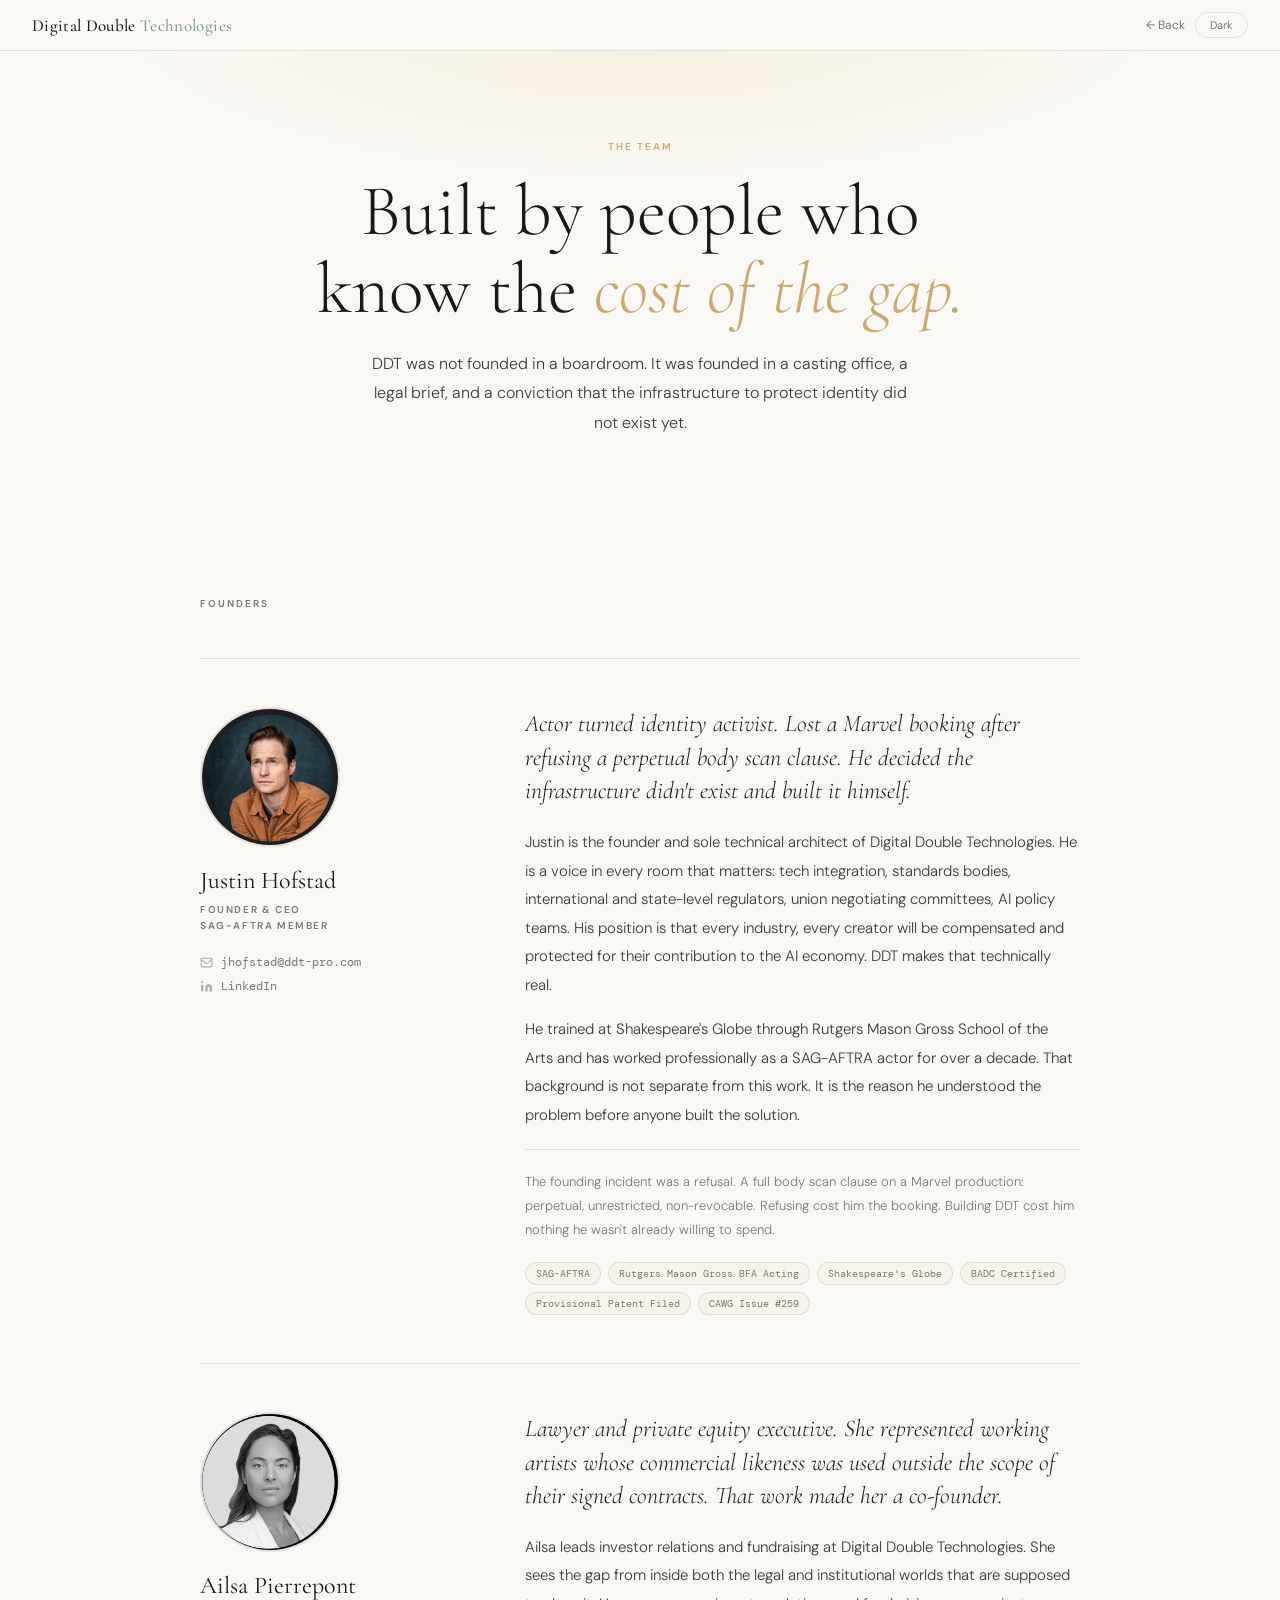
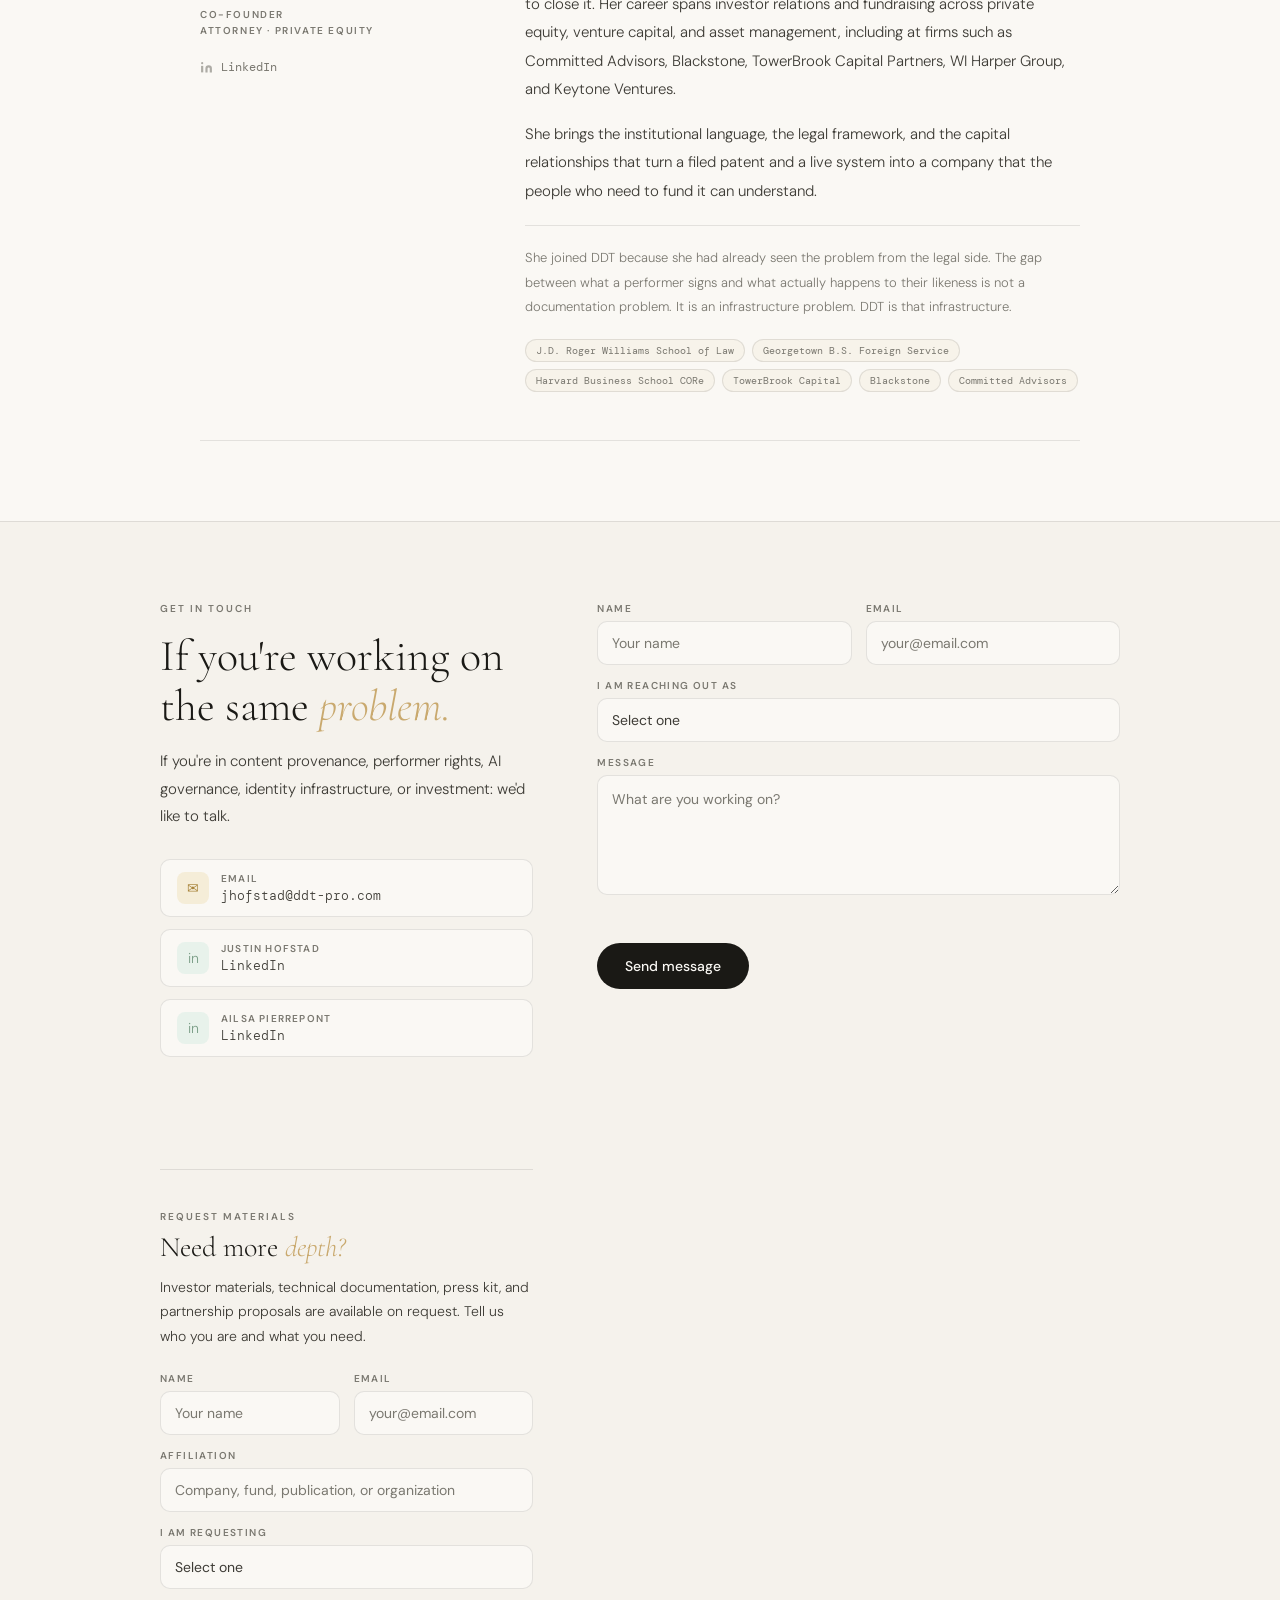
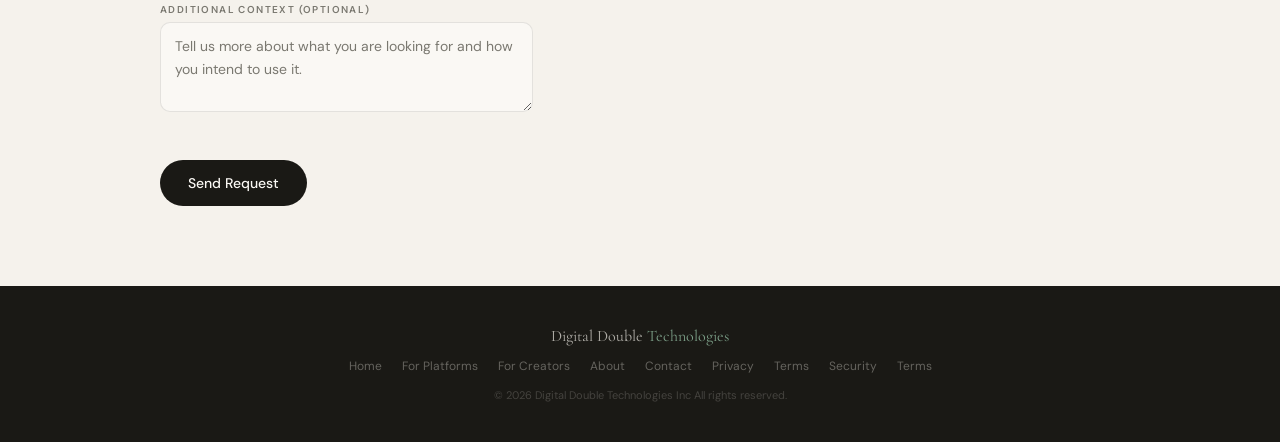
==== about.html @ 207ae5dd "About: update Ailsa bio description" ====
<!DOCTYPE html>
<html lang="en">
<head>
<meta charset="UTF-8">
<!-- DDT Consent Receipt Object: Identity Permission Assertion -->
<meta name="ddt:cro-id" content="0bd66ac7-55c9-4e04-9e8d-f2cb71460b0c">
<meta name="ddt:ips-endpoint" content="https://ddt-core-production.up.railway.app/v1/ips/permission/0bd66ac7-55c9-4e04-9e8d-f2cb71460b0c">
<meta name="ddt:permission-state" content="AUTHORIZED">
<meta name="ddt:cro-hash" content="sha256:pending-seal">
<meta name="ddt:permitted-uses" content="broadcast,editorial,archival,social_media">
<meta name="ddt:excluded-uses" content="ai_training,synthetic_reproduction,deepfake,biometric_extraction">
<meta name="ddt:issued" content="2026-03-28">
<meta name="viewport" content="width=device-width, initial-scale=1.0">
<title>About | Digital Double Technologies</title>
<link rel="preconnect" href="https://fonts.googleapis.com">
<link href="https://fonts.googleapis.com/css2?family=Cormorant+Garamond:ital,wght@0,300;0,400;0,500;1,300;1,400;1,500&family=DM+Sans:wght@300;400;500;600&family=DM+Mono:wght@400;500&display=swap" rel="stylesheet">
<style>
:root{
  --cream:#FAF8F4;--warm:#F5F2EC;--parchment:#F7F3EA;
  --ink:#1A1915;--ink-soft:#3D3B35;--ink-muted:#7A7870;
  --sage:#7B9E87;--sage-light:#B8D4C0;--sage-pale:#E8F2EB;
  --gold:#C9A96E;--gold-deep:#A8843A;--gold-pale:#F5EDD8;
  --border:rgba(26,25,21,.1);--ok:#4A9B6F;--bad:#C0392B;
}
[data-theme=dark]{
  --cream:#141412;--warm:#1C1B18;--parchment:#1E1C18;
  --ink:#F0EDE6;--ink-soft:#C8C4BB;--ink-muted:#6A6860;
  --sage-pale:#1E2E22;--gold-pale:#2A2218;
  --border:rgba(240,237,230,.1);
}
*,*::before,*::after{box-sizing:border-box;margin:0;padding:0}
html{scroll-behavior:smooth}
body{font-family:'DM Sans',sans-serif;background:var(--cream);color:var(--ink);transition:background .4s,color .4s;overflow-x:hidden}

/* NAV */
nav{position:fixed;top:0;left:0;right:0;z-index:300;padding:12px 32px;display:flex;align-items:center;justify-content:space-between;background:rgba(250,248,244,.95);backdrop-filter:blur(14px);border-bottom:1px solid var(--border);transition:background .4s}
[data-theme=dark] nav{background:rgba(20,20,18,.95)}
.logo{font-family:'Cormorant Garamond',serif;font-size:17px;font-weight:500;color:var(--ink);text-decoration:none;letter-spacing:.02em}
.logo span{color:var(--sage)}
.nav-r{display:flex;align-items:center;gap:10px}
.tbtn{background:none;border:1px solid var(--border);border-radius:100px;padding:5px 14px;font-size:11px;font-family:'DM Sans',sans-serif;color:var(--ink-muted);cursor:pointer;transition:all .2s;text-decoration:none}
.tbtn:hover{border-color:var(--sage);color:var(--sage)}
.back-link{font-size:12px;color:var(--ink-muted);text-decoration:none;transition:color .2s}
.back-link:hover{color:var(--sage)}

/* HERO */
.hero{padding:140px 40px 80px;text-align:center;max-width:800px;margin:0 auto}
.hero-tag{font-size:10px;font-weight:600;letter-spacing:.2em;text-transform:uppercase;color:var(--gold);margin-bottom:20px;opacity:0;animation:fadeUp .8s .2s forwards}
.hero-h{font-family:'Cormorant Garamond',serif;font-size:clamp(42px,6vw,72px);font-weight:300;line-height:1.08;margin-bottom:20px;opacity:0;animation:fadeUp .8s .35s forwards}
.hero-h em{font-style:italic;color:var(--gold)}
.hero-sub{font-size:16px;font-weight:300;line-height:1.85;color:var(--ink-soft);max-width:560px;margin:0 auto;opacity:0;animation:fadeUp .8s .5s forwards}

/* TEAM SECTION */
.team{max-width:960px;margin:0 auto;padding:80px 40px}
.sec-label{font-size:10px;font-weight:600;letter-spacing:.2em;text-transform:uppercase;color:var(--ink-muted);margin-bottom:48px}

.bio-card{display:grid;grid-template-columns:1fr 2fr;gap:48px;padding:48px 0;border-top:1px solid var(--border);align-items:start}
.bio-card:last-child{border-bottom:1px solid var(--border)}
@media(max-width:680px){.bio-card{grid-template-columns:1fr;gap:24px}}

.bio-left{}
.bio-photo{
  width:140px;height:140px;border-radius:50%;
  object-fit:cover;object-position:center top;
  margin-bottom:20px;
  border:2px solid var(--border);
  display:block;
}

.bio-name{font-family:'Cormorant Garamond',serif;font-size:24px;font-weight:400;color:var(--ink);margin-bottom:6px;line-height:1.2}
.bio-title{font-size:10px;font-weight:600;letter-spacing:.16em;text-transform:uppercase;color:var(--ink-muted);margin-bottom:16px;line-height:1.6}
.bio-links{display:flex;flex-direction:column;gap:8px;margin-top:20px}
.bio-link{display:inline-flex;align-items:center;gap:8px;font-size:12px;color:var(--ink-muted);text-decoration:none;transition:color .2s;font-family:'DM Mono',monospace}
.bio-link:hover{color:var(--sage)}
.bio-link svg{width:13px;height:13px;flex-shrink:0;opacity:.6}
.bio-link:hover svg{opacity:1}

.bio-right{}
.bio-headline{font-family:'Cormorant Garamond',serif;font-size:clamp(18px,2.2vw,24px);font-weight:300;line-height:1.4;color:var(--ink);margin-bottom:20px;font-style:italic}
.bio-body{font-size:15px;font-weight:300;line-height:1.9;color:var(--ink-soft);margin-bottom:16px}
.bio-body:last-child{margin-bottom:0}
.bio-note{font-size:13px;font-weight:300;line-height:1.85;color:var(--ink-muted);margin-top:20px;padding-top:20px;border-top:1px solid var(--border)}
.bio-creds{display:flex;flex-wrap:wrap;gap:7px;margin-top:20px}
.bio-cred{font-family:'DM Mono',monospace;font-size:10px;padding:4px 10px;border-radius:100px;background:var(--parchment);border:1px solid var(--border);color:var(--ink-muted)}

/* CONTACT SECTION */
.contact{background:var(--warm);padding:80px 40px;border-top:1px solid var(--border)}
[data-theme=dark] .contact{background:var(--parchment)}
.contact-inner{max-width:960px;margin:0 auto;display:grid;grid-template-columns:1fr 1.4fr;gap:64px;align-items:start}
@media(max-width:720px){.contact-inner{grid-template-columns:1fr;gap:40px}}

.contact-left .sec-label{margin-bottom:16px}
.contact-h{font-family:'Cormorant Garamond',serif;font-size:clamp(28px,4vw,44px);font-weight:300;line-height:1.15;margin-bottom:16px}
.contact-h em{font-style:italic;color:var(--gold)}
.contact-body{font-size:15px;font-weight:300;line-height:1.85;color:var(--ink-soft);margin-bottom:28px}

.direct-links{display:flex;flex-direction:column;gap:12px}
.direct-link{display:flex;align-items:center;gap:12px;text-decoration:none;color:var(--ink-soft);font-size:14px;font-weight:300;transition:color .2s;padding:12px 16px;border-radius:10px;border:1px solid var(--border);background:var(--cream);transition:all .2s}
[data-theme=dark] .direct-link{background:var(--warm)}
.direct-link:hover{border-color:var(--sage);color:var(--ink)}
.direct-link-icon{width:32px;height:32px;border-radius:8px;display:flex;align-items:center;justify-content:center;flex-shrink:0;font-size:14px}
.direct-link-icon.email{background:var(--gold-pale);color:var(--gold-deep)}
.direct-link-icon.li{background:var(--sage-pale);color:var(--sage)}
.direct-link-text{display:flex;flex-direction:column;gap:2px}
.direct-link-label{font-size:10px;font-weight:600;letter-spacing:.12em;text-transform:uppercase;color:var(--ink-muted)}
.direct-link-value{font-size:13px;font-family:'DM Mono',monospace;color:var(--ink-soft)}

/* FORM */
.contact-form{display:flex;flex-direction:column;gap:14px}
.form-row{display:grid;grid-template-columns:1fr 1fr;gap:14px}
@media(max-width:480px){.form-row{grid-template-columns:1fr}}
.form-group{display:flex;flex-direction:column;gap:6px}
.form-label{font-size:10px;font-weight:600;letter-spacing:.14em;text-transform:uppercase;color:var(--ink-muted)}
.form-input,.form-select,.form-textarea{width:100%;padding:12px 14px;border:1px solid var(--border);border-radius:10px;font-size:14px;font-family:'DM Sans',sans-serif;color:var(--ink);background:var(--cream);transition:border-color .2s;outline:none;-webkit-appearance:none}
[data-theme=dark] .form-input,[data-theme=dark] .form-select,[data-theme=dark] .form-textarea{background:var(--warm)}
.form-input:focus,.form-select:focus,.form-textarea:focus{border-color:var(--sage)}
.form-input::placeholder,.form-textarea::placeholder{color:var(--ink-muted)}
.form-textarea{resize:vertical;min-height:120px;line-height:1.6}
.form-select{cursor:pointer;color:var(--ink-soft)}
.form-submit{background:var(--ink);color:var(--cream);border:none;border-radius:100px;padding:14px 28px;font-size:14px;font-weight:500;font-family:'DM Sans',sans-serif;cursor:pointer;transition:all .2s;align-self:flex-start}
.form-submit:hover{background:var(--sage);transform:translateY(-1px)}
.form-submit:disabled{background:var(--ink-muted);cursor:default;transform:none}
.form-success{display:none;background:var(--sage-pale);border:1px solid var(--sage-light);border-radius:10px;padding:16px 20px;font-size:14px;font-weight:300;color:var(--ok);line-height:1.6}
.form-success.show{display:block}
.form-err{font-size:12px;color:var(--bad);margin-top:4px;min-height:16px}

/* FOOTER */
footer{background:var(--ink);color:rgba(240,237,230,.4);padding:40px;text-align:center}
.f-logo{font-family:'Cormorant Garamond',serif;font-size:16px;font-weight:400;color:rgba(240,237,230,.7);margin-bottom:12px}
.f-logo span{color:var(--sage)}
.f-links{display:flex;gap:20px;justify-content:center;flex-wrap:wrap;font-size:12px;margin-bottom:14px}
.f-links a{color:rgba(240,237,230,.35);text-decoration:none;transition:color .2s}
.f-links a:hover{color:var(--gold)}
.f-copy{font-size:11px;color:rgba(240,237,230,.2)}

/* FADE */
.fade-in{opacity:0;transform:translateY(16px);transition:opacity .7s,transform .7s}
.fade-in.visible{opacity:1;transform:none}
@keyframes fadeUp{from{opacity:0;transform:translateY(14px)}to{opacity:1;transform:none}}
</style>
<!-- Privacy-friendly analytics by Plausible -->
<script async src="https://plausible.io/js/pa-Q-pu5Sv0vzVdauj79unNj.js"></script>
<script>
  window.plausible=window.plausible||function(){(plausible.q=plausible.q||[]).push(arguments)},plausible.init=plausible.init||function(i){plausible.o=i||{}};
  plausible.init()
</script>
</head>
<body>

<nav>
  <a href="index.html" class="logo">Digital Double <span>Technologies</span></a>
  <div class="nav-r">
    <a href="index.html" class="back-link">← Back</a>
    <button class="tbtn" onclick="toggleTheme()">Dark</button>
  </div>
</nav>

<!-- HERO -->
<div style="background:radial-gradient(ellipse 60% 50% at 50% 0%,var(--gold-pale) 0%,transparent 70%)">
<div class="hero">
  <p class="hero-tag">The Team</p>
  <h1 class="hero-h">Built by people who<br>know the <em>cost of the gap.</em></h1>
  <p class="hero-sub">DDT was not founded in a boardroom. It was founded in a casting office, a legal brief, and a conviction that the infrastructure to protect identity did not exist yet.</p>
</div>
</div>

<!-- TEAM -->
<div class="team">
  <p class="sec-label fade-in">Founders</p>

  <!-- JUSTIN -->
  <div class="bio-card fade-in">
    <div class="bio-left">
      <img src="justinbio.jpg" alt="Justin Hofstad" class="bio-photo">
      <div class="bio-name">Justin Hofstad</div>
      <div class="bio-title">Founder &amp; CEO<br>SAG-AFTRA Member</div>
      <div class="bio-links">
        <a href="mailto:jhofstad@ddt-pro.com" class="bio-link">
          <svg viewBox="0 0 24 24" fill="none" stroke="currentColor" stroke-width="2"><rect x="2" y="4" width="20" height="16" rx="2"/><path d="m2 7 10 7 10-7"/></svg>
          jhofstad@ddt-pro.com
        </a>
        <a href="https://www.linkedin.com/in/justin-hofstad-5b02a670/" target="_blank" rel="noopener" class="bio-link">
          <svg viewBox="0 0 24 24" fill="currentColor"><path d="M16 8a6 6 0 0 1 6 6v7h-4v-7a2 2 0 0 0-2-2 2 2 0 0 0-2 2v7h-4v-7a6 6 0 0 1 6-6z"/><rect x="2" y="9" width="4" height="12"/><circle cx="4" cy="4" r="2"/></svg>
          LinkedIn
        </a>
      </div>
    </div>
    <div class="bio-right">
      <p class="bio-headline">Actor turned identity activist. Lost a Marvel booking after refusing a perpetual body scan clause. He decided the infrastructure didn't exist and built it himself.</p>
      <p class="bio-body">Justin is the founder and sole technical architect of Digital Double Technologies. He is a voice in every room that matters: tech integration, standards bodies, international and state-level regulators, union negotiating committees, AI policy teams. His position is that every industry, every creator will be compensated and protected for their contribution to the AI economy. DDT makes that technically real.</p>
      <p class="bio-body">He trained at Shakespeare's Globe through Rutgers Mason Gross School of the Arts and has worked professionally as a SAG-AFTRA actor for over a decade. That background is not separate from this work. It is the reason he understood the problem before anyone built the solution.</p>
      <div class="bio-note">The founding incident was a refusal. A full body scan clause on a Marvel production: perpetual, unrestricted, non-revocable. Refusing cost him the booking. Building DDT cost him nothing he wasn't already willing to spend.</div>
      <div class="bio-creds">
        <span class="bio-cred">SAG-AFTRA</span>
        <span class="bio-cred">Rutgers Mason Gross BFA Acting</span>
        <span class="bio-cred">Shakespeare's Globe</span>
        <span class="bio-cred">BADC Certified</span>
        <span class="bio-cred">Provisional Patent Filed</span>
        <span class="bio-cred">CAWG Issue #259</span>
      </div>
    </div>
  </div>

  <!-- AILSA -->
  <div class="bio-card fade-in">
    <div class="bio-left">
      <img src="ailsabio.jpg" alt="Ailsa Pierrepont" class="bio-photo">
      <div class="bio-name">Ailsa Pierrepont</div>
      <div class="bio-title">Co-Founder<br>Attorney · Private Equity</div>
      <div class="bio-links">
        <a href="https://www.linkedin.com/in/ailsapierrepont/" target="_blank" rel="noopener" class="bio-link">
          <svg viewBox="0 0 24 24" fill="currentColor"><path d="M16 8a6 6 0 0 1 6 6v7h-4v-7a2 2 0 0 0-2-2 2 2 0 0 0-2 2v7h-4v-7a6 6 0 0 1 6-6z"/><rect x="2" y="9" width="4" height="12"/><circle cx="4" cy="4" r="2"/></svg>
          LinkedIn
        </a>
      </div>
    </div>
    <div class="bio-right">
      <p class="bio-headline">Lawyer and private equity executive. She represented working artists whose commercial likeness was used outside the scope of their signed contracts. That work made her a co-founder.</p>
      <p class="bio-body">Ailsa leads investor relations and fundraising at Digital Double Technologies. She sees the gap from inside both the legal and institutional worlds that are supposed to close it. Her career spans investor relations and fundraising across private equity, venture capital, and asset management, including at firms such as Committed Advisors, Blackstone, TowerBrook Capital Partners, WI Harper Group, and Keytone Ventures.</p>
      <p class="bio-body">She brings the institutional language, the legal framework, and the capital relationships that turn a filed patent and a live system into a company that the people who need to fund it can understand.</p>
      <div class="bio-note">She joined DDT because she had already seen the problem from the legal side. The gap between what a performer signs and what actually happens to their likeness is not a documentation problem. It is an infrastructure problem. DDT is that infrastructure.</div>
      <div class="bio-creds">
        <span class="bio-cred">J.D. Roger Williams School of Law</span>
        <span class="bio-cred">Georgetown B.S. Foreign Service</span>
        <span class="bio-cred">Harvard Business School CORe</span>
        <span class="bio-cred">TowerBrook Capital</span>
        <span class="bio-cred">Blackstone</span>
        <span class="bio-cred">Committed Advisors</span>
      </div>
    </div>
  </div>
</div>

<!-- CONTACT -->
<div class="contact" id="contact">
  <div class="contact-inner">
    <div class="contact-left fade-in">
      <p class="sec-label">Get in touch</p>
      <h2 class="contact-h">If you're working on<br>the same <em>problem.</em></h2>
      <p class="contact-body">If you're in content provenance, performer rights, AI governance, identity infrastructure, or investment: we'd like to talk.</p>

      <div class="direct-links">
        <a href="mailto:jhofstad@ddt-pro.com" class="direct-link">
          <div class="direct-link-icon email">✉</div>
          <div class="direct-link-text">
            <span class="direct-link-label">Email</span>
            <span class="direct-link-value">jhofstad@ddt-pro.com</span>
          </div>
        </a>
        <a href="https://www.linkedin.com/in/justin-hofstad-5b02a670/" target="_blank" rel="noopener" class="direct-link">
          <div class="direct-link-icon li">in</div>
          <div class="direct-link-text">
            <span class="direct-link-label">Justin Hofstad</span>
            <span class="direct-link-value">LinkedIn</span>
          </div>
        </a>
        <a href="https://www.linkedin.com/in/ailsapierrepont/" target="_blank" rel="noopener" class="direct-link">
          <div class="direct-link-icon li">in</div>
          <div class="direct-link-text">
            <span class="direct-link-label">Ailsa Pierrepont</span>
            <span class="direct-link-value">LinkedIn</span>
          </div>
        </a>
      </div>
    </div>

    <div class="contact-right fade-in">
      <div class="contact-form" id="contactForm">
        <div class="form-row">
          <div class="form-group">
            <label class="form-label">Name</label>
            <input type="text" class="form-input" id="cf-name" placeholder="Your name">
          </div>
          <div class="form-group">
            <label class="form-label">Email</label>
            <input type="email" class="form-input" id="cf-email" placeholder="your@email.com">
          </div>
        </div>
        <div class="form-group">
          <label class="form-label">I am reaching out as</label>
          <select class="form-select" id="cf-type">
            <option value="" disabled selected>Select one</option>
            <option value="investor">Investor</option>
            <option value="platform">Platform or studio</option>
            <option value="creator">Creator or performer</option>
            <option value="union">Union or guild representative</option>
            <option value="press">Press or media</option>
            <option value="standards">Standards or policy body</option>
            <option value="other">Other</option>
          </select>
        </div>
        <div class="form-group">
          <label class="form-label">Message</label>
          <textarea class="form-textarea" id="cf-message" placeholder="What are you working on?"></textarea>
        </div>
        <p class="form-err" id="cf-err"></p>
        <button class="form-submit" id="cf-submit" onclick="submitContact()">Send message</button>
        <div class="form-success" id="cf-success">Message received. We will follow up at the email you provided.</div>
      </div>
    </div>

        <div style="margin-top:48px;padding-top:40px;border-top:1px solid var(--border)">
          <p class="sec-label" style="margin-bottom:8px">Request Materials</p>
          <h3 style="font-family:'Cormorant Garamond',serif;font-size:clamp(20px,2.5vw,28px);font-weight:300;line-height:1.2;margin-bottom:10px;color:var(--ink)">Need more <em style="font-style:italic;color:var(--gold)">depth?</em></h3>
          <p style="font-size:14px;font-weight:300;color:var(--ink-soft);line-height:1.75;margin-bottom:24px">Investor materials, technical documentation, press kit, and partnership proposals are available on request. Tell us who you are and what you need.</p>

          <div class="contact-form" id="requestForm">
            <div class="form-row">
              <div class="form-group">
                <label class="form-label">Name</label>
                <input type="text" class="form-input" id="rq-name" placeholder="Your name">
              </div>
              <div class="form-group">
                <label class="form-label">Email</label>
                <input type="email" class="form-input" id="rq-email" placeholder="your@email.com">
              </div>
            </div>
            <div class="form-group">
              <label class="form-label">Affiliation</label>
              <input type="text" class="form-input" id="rq-affiliation" placeholder="Company, fund, publication, or organization">
            </div>
            <div class="form-group">
              <label class="form-label">I am requesting</label>
              <select class="form-select" id="rq-type">
                <option value="" disabled selected>Select one</option>
                <option value="investor">Investor materials and financial overview</option>
                <option value="technical">Technical documentation and architecture</option>
                <option value="press">Press kit and media materials</option>
                <option value="partnership">Partnership or integration proposal</option>
                <option value="legal">Legal and compliance documentation</option>
                <option value="other">Other — I will describe below</option>
              </select>
            </div>
            <div class="form-group">
              <label class="form-label">Additional context (optional)</label>
              <textarea class="form-textarea" id="rq-message" placeholder="Tell us more about what you are looking for and how you intend to use it." style="min-height:90px"></textarea>
            </div>
            <p class="form-err" id="rq-err"></p>
            <button class="form-submit" id="rq-submit" onclick="submitRequest()">Send Request</button>
            <div class="form-success" id="rq-success">Request received. We will follow up at the email you provided.</div>
          </div>
        </div>

  </div>
</div>

<!-- FOOTER -->
<footer>
  <div class="f-logo">Digital Double <span>Technologies</span></div>
  <div class="f-links">
    <a href="index.html">Home</a>
    <a href="investor.html">For Platforms</a>
    <a href="performer.html">For Creators</a>
    <a href="about.html">About</a>
    <a href="about.html#contact">Contact</a>
    <a href="/privacy">Privacy</a>
    <a href="/terms">Terms</a>
    <a href="/security.html">Security</a>
    <a href="/terms">Terms</a>
  </div>
  <p class="f-copy">© 2026 Digital Double Technologies Inc All rights reserved.</p>
</footer>

<script>
function toggleTheme(){
  document.documentElement.dataset.theme =
    document.documentElement.dataset.theme === 'dark' ? '' : 'dark';
}

const obs = new IntersectionObserver(entries => {
  entries.forEach(e => { if(e.isIntersecting) e.target.classList.add('visible'); });
}, {threshold: 0.08});
document.querySelectorAll('.fade-in').forEach(el => obs.observe(el));

async function submitRequest() {
  var name        = (document.getElementById('rq-name').value||'').trim();
  var email       = (document.getElementById('rq-email').value||'').trim();
  var affiliation = (document.getElementById('rq-affiliation').value||'').trim();
  var type        = document.getElementById('rq-type').value;
  var message     = (document.getElementById('rq-message').value||'').trim();
  var err         = document.getElementById('rq-err');
  var btn         = document.getElementById('rq-submit');
  if (!name)  { err.textContent = 'Please enter your name.'; return; }
  if (!email || !/^[^\s@]+@[^\s@]+[.][^\s@]+$/.test(email)) { err.textContent = 'Please enter a valid email.'; return; }
  if (!type)  { err.textContent = 'Please select what you are requesting.'; return; }
  err.textContent = '';
  btn.disabled = true;
  btn.textContent = 'Sending...';
  try {
    await fetch('https://ddt-core-production.up.railway.app/v1/gate/log', {
      method: 'POST',
      headers: { 'Content-Type': 'application/json' },
      body: JSON.stringify({
        email, name,
        page: 'materials-request:' + type + (affiliation ? ':' + affiliation : ''),
        referrer: message || null,
        timestamp: new Date().toISOString(),
        user_agent: navigator.userAgent,
      }),
      signal: AbortSignal.timeout(5000),
    });
  } catch(_) {}
  btn.style.display = 'none';
  document.getElementById('rq-success').classList.add('show');
}

async function submitContact() {
  const name    = document.getElementById('cf-name').value.trim();
  const email   = document.getElementById('cf-email').value.trim();
  const type    = document.getElementById('cf-type').value;
  const message = document.getElementById('cf-message').value.trim();
  const err     = document.getElementById('cf-err');
  const btn     = document.getElementById('cf-submit');

  if (!name)  { err.textContent = 'Please enter your name.'; return; }
  if (!email || !/^[^\s@]+@[^\s@]+\.[^\s@]+$/.test(email)) {
    err.textContent = 'Please enter a valid email address.'; return;
  }
  if (!type)    { err.textContent = 'Please select how you are reaching out.'; return; }
  if (!message) { err.textContent = 'Please include a message.'; return; }

  err.textContent = '';
  btn.disabled = true;
  btn.textContent = 'Sending...';

  try {
    await fetch('https://ddt-core-production.up.railway.app/v1/gate/log', {
      method: 'POST',
      headers: { 'Content-Type': 'application/json' },
      body: JSON.stringify({
        email, name,
        page: '/about.html#contact: ' + type,
        referrer: document.referrer || null,
        timestamp: new Date().toISOString(),
        user_agent: navigator.userAgent,
      }),
      signal: AbortSignal.timeout(5000),
    });
  } catch(_) {}

  btn.style.display = 'none';
  document.getElementById('cf-success').classList.add('show');
}
</script>
</body>
</html>
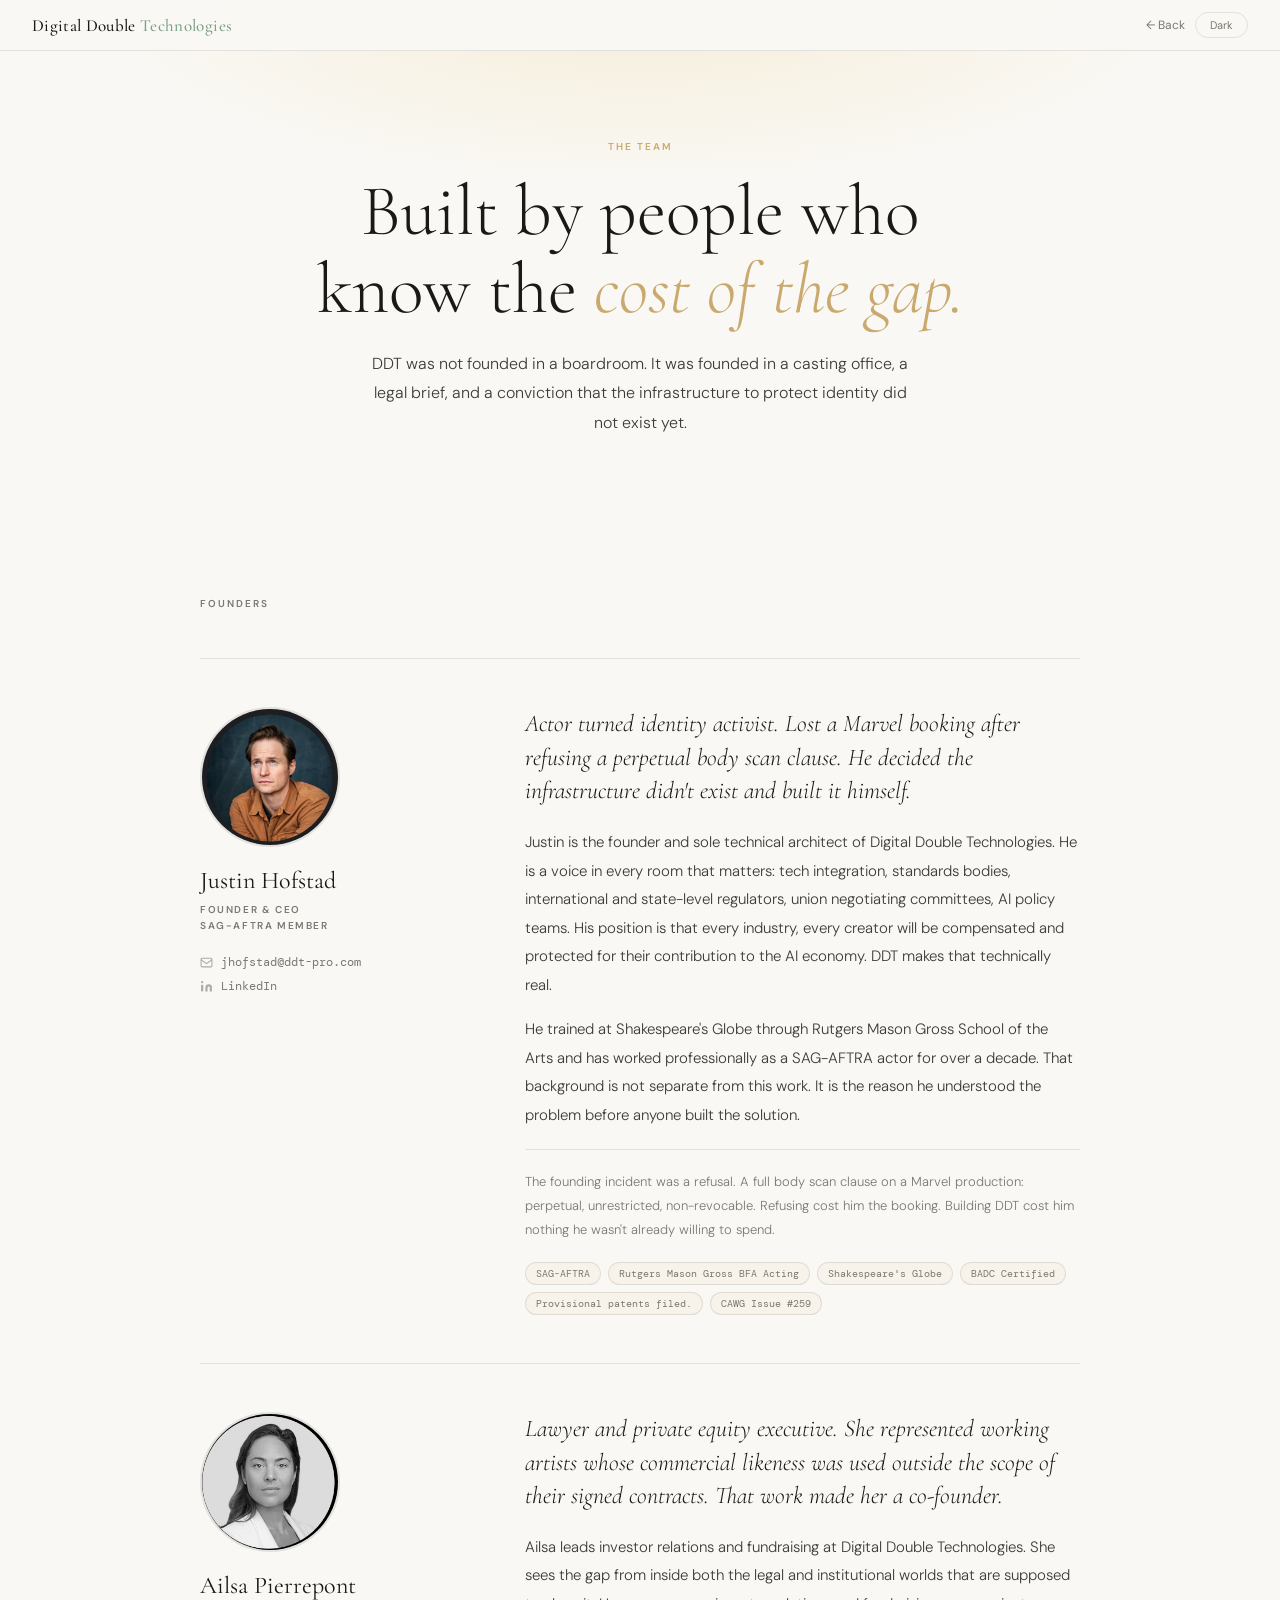
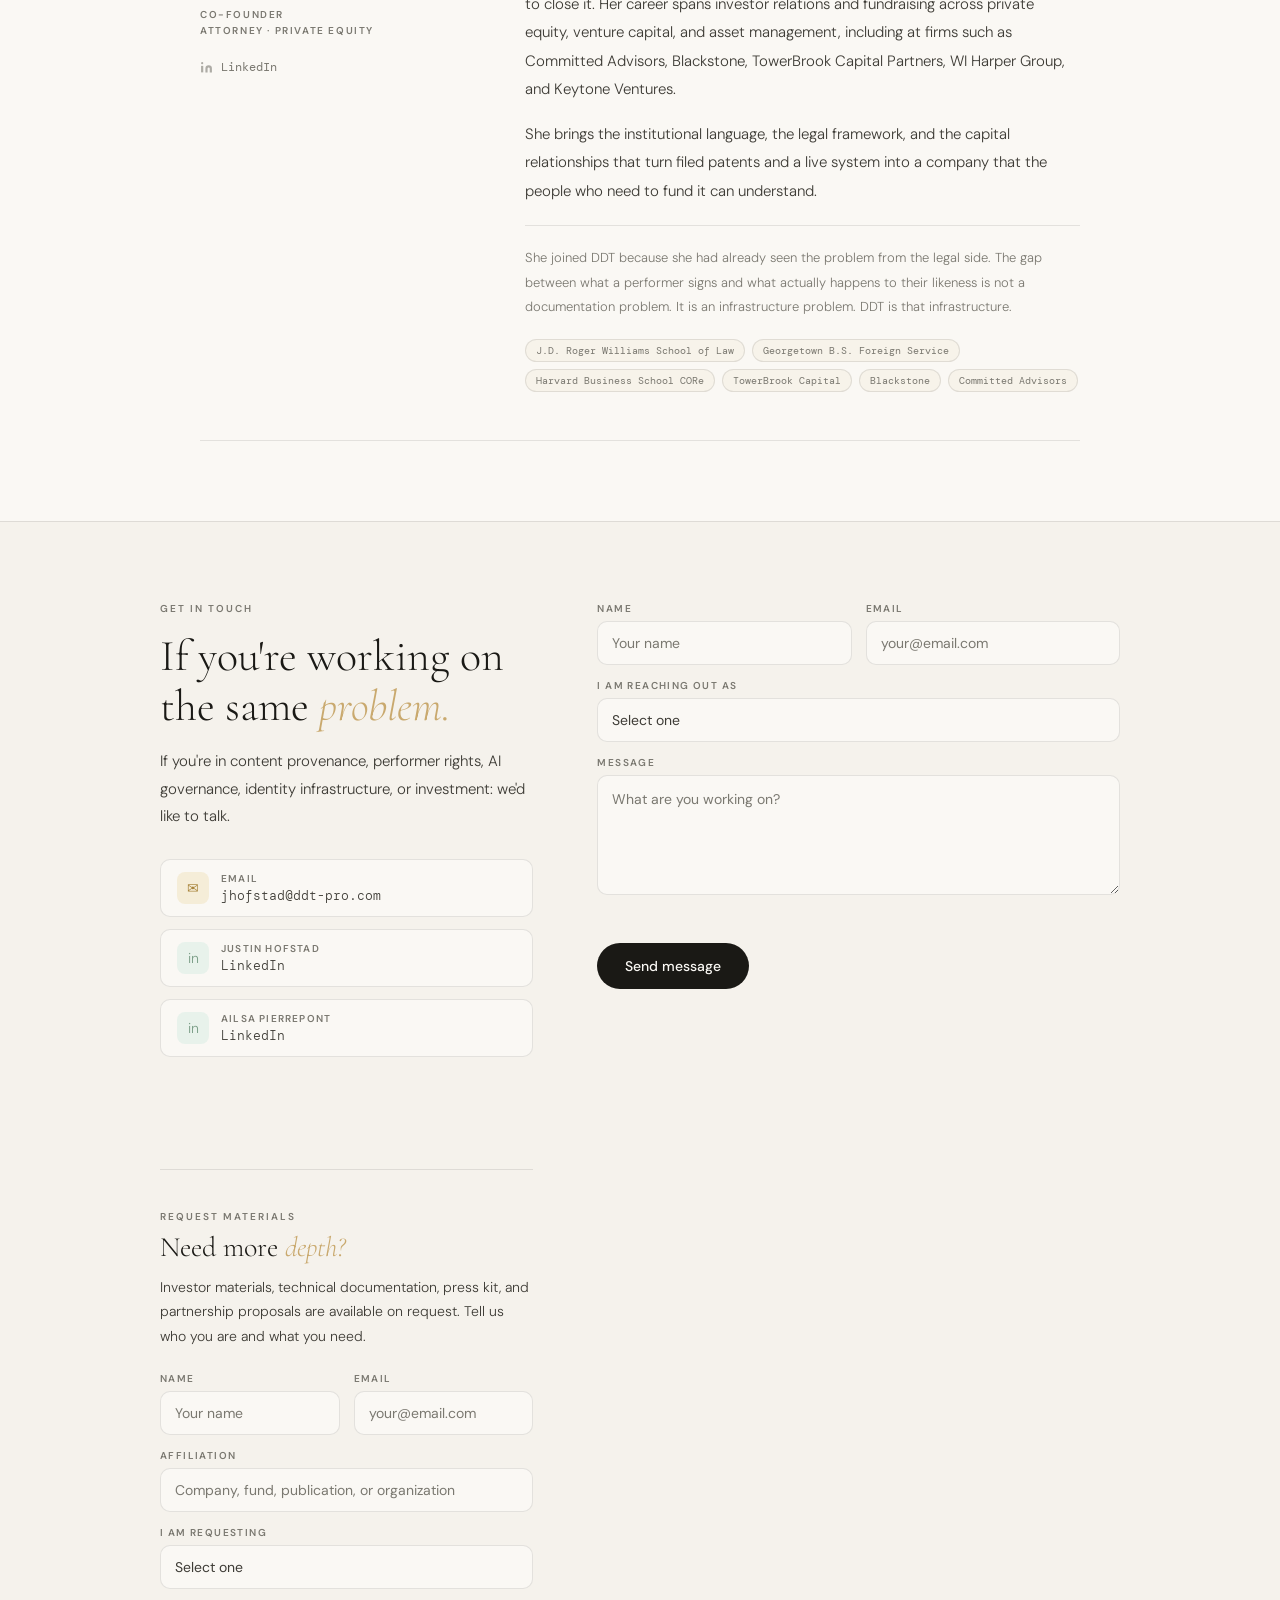
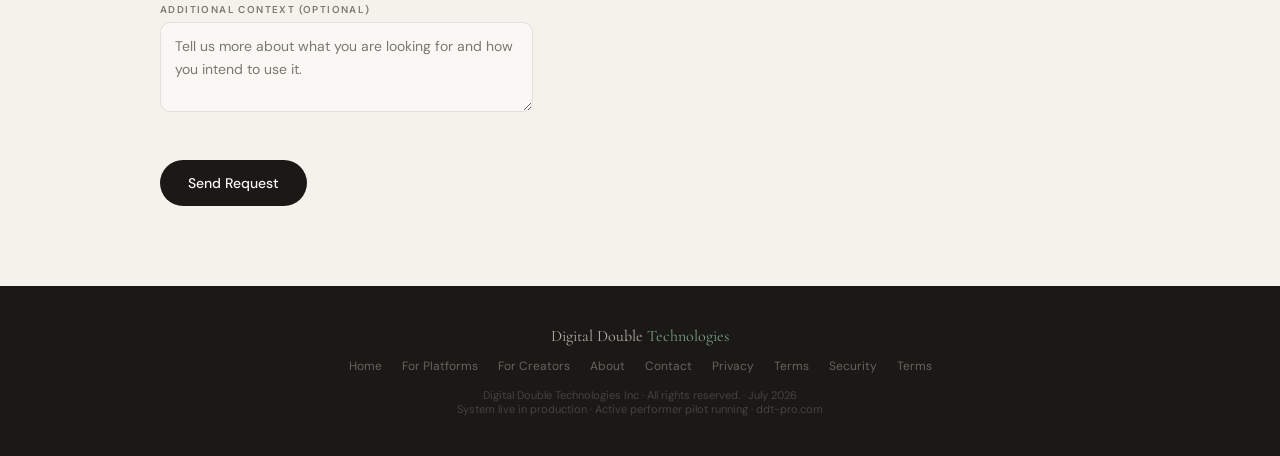
==== commit 1fc7eae9: "compliance: remove myddt.app references, replace privacy policy, term removal sweep, standardize pat" ====
--- a/about.html
+++ b/about.html
@@ -195,7 +195,7 @@
         <span class="bio-cred">Rutgers Mason Gross BFA Acting</span>
         <span class="bio-cred">Shakespeare's Globe</span>
         <span class="bio-cred">BADC Certified</span>
-        <span class="bio-cred">Provisional Patent Filed</span>
+        <span class="bio-cred">Provisional patents filed.</span>
         <span class="bio-cred">CAWG Issue #259</span>
       </div>
     </div>
@@ -217,7 +217,7 @@
     <div class="bio-right">
       <p class="bio-headline">Lawyer and private equity executive. She represented working artists whose commercial likeness was used outside the scope of their signed contracts. That work made her a co-founder.</p>
       <p class="bio-body">Ailsa leads investor relations and fundraising at Digital Double Technologies. She sees the gap from inside both the legal and institutional worlds that are supposed to close it. Her career spans investor relations and fundraising across private equity, venture capital, and asset management, including at firms such as Committed Advisors, Blackstone, TowerBrook Capital Partners, WI Harper Group, and Keytone Ventures.</p>
-      <p class="bio-body">She brings the institutional language, the legal framework, and the capital relationships that turn a filed patent and a live system into a company that the people who need to fund it can understand.</p>
+      <p class="bio-body">She brings the institutional language, the legal framework, and the capital relationships that turn filed patents and a live system into a company that the people who need to fund it can understand.</p>
       <div class="bio-note">She joined DDT because she had already seen the problem from the legal side. The gap between what a performer signs and what actually happens to their likeness is not a documentation problem. It is an infrastructure problem. DDT is that infrastructure.</div>
       <div class="bio-creds">
         <span class="bio-cred">J.D. Roger Williams School of Law</span>
@@ -328,7 +328,7 @@
                 <option value="press">Press kit and media materials</option>
                 <option value="partnership">Partnership or integration proposal</option>
                 <option value="legal">Legal and compliance documentation</option>
-                <option value="other">Other — I will describe below</option>
+                <option value="other">Other: I will describe below</option>
               </select>
             </div>
             <div class="form-group">
@@ -358,7 +358,7 @@
     <a href="/security.html">Security</a>
     <a href="/terms">Terms</a>
   </div>
-  <p class="f-copy">© 2026 Digital Double Technologies Inc All rights reserved.</p>
+  <p class="f-copy">Digital Double Technologies Inc · All rights reserved. · July 2026<br>System live in production · Active performer pilot running · ddt-pro.com</p>
 </footer>
 
 <script>
@@ -430,7 +430,7 @@
       body: JSON.stringify({
         email, name,
         page: '/about.html#contact: ' + type,
-        referrer: document.referrer || null,
+        referrer: message || null,
         timestamp: new Date().toISOString(),
         user_agent: navigator.userAgent,
       }),
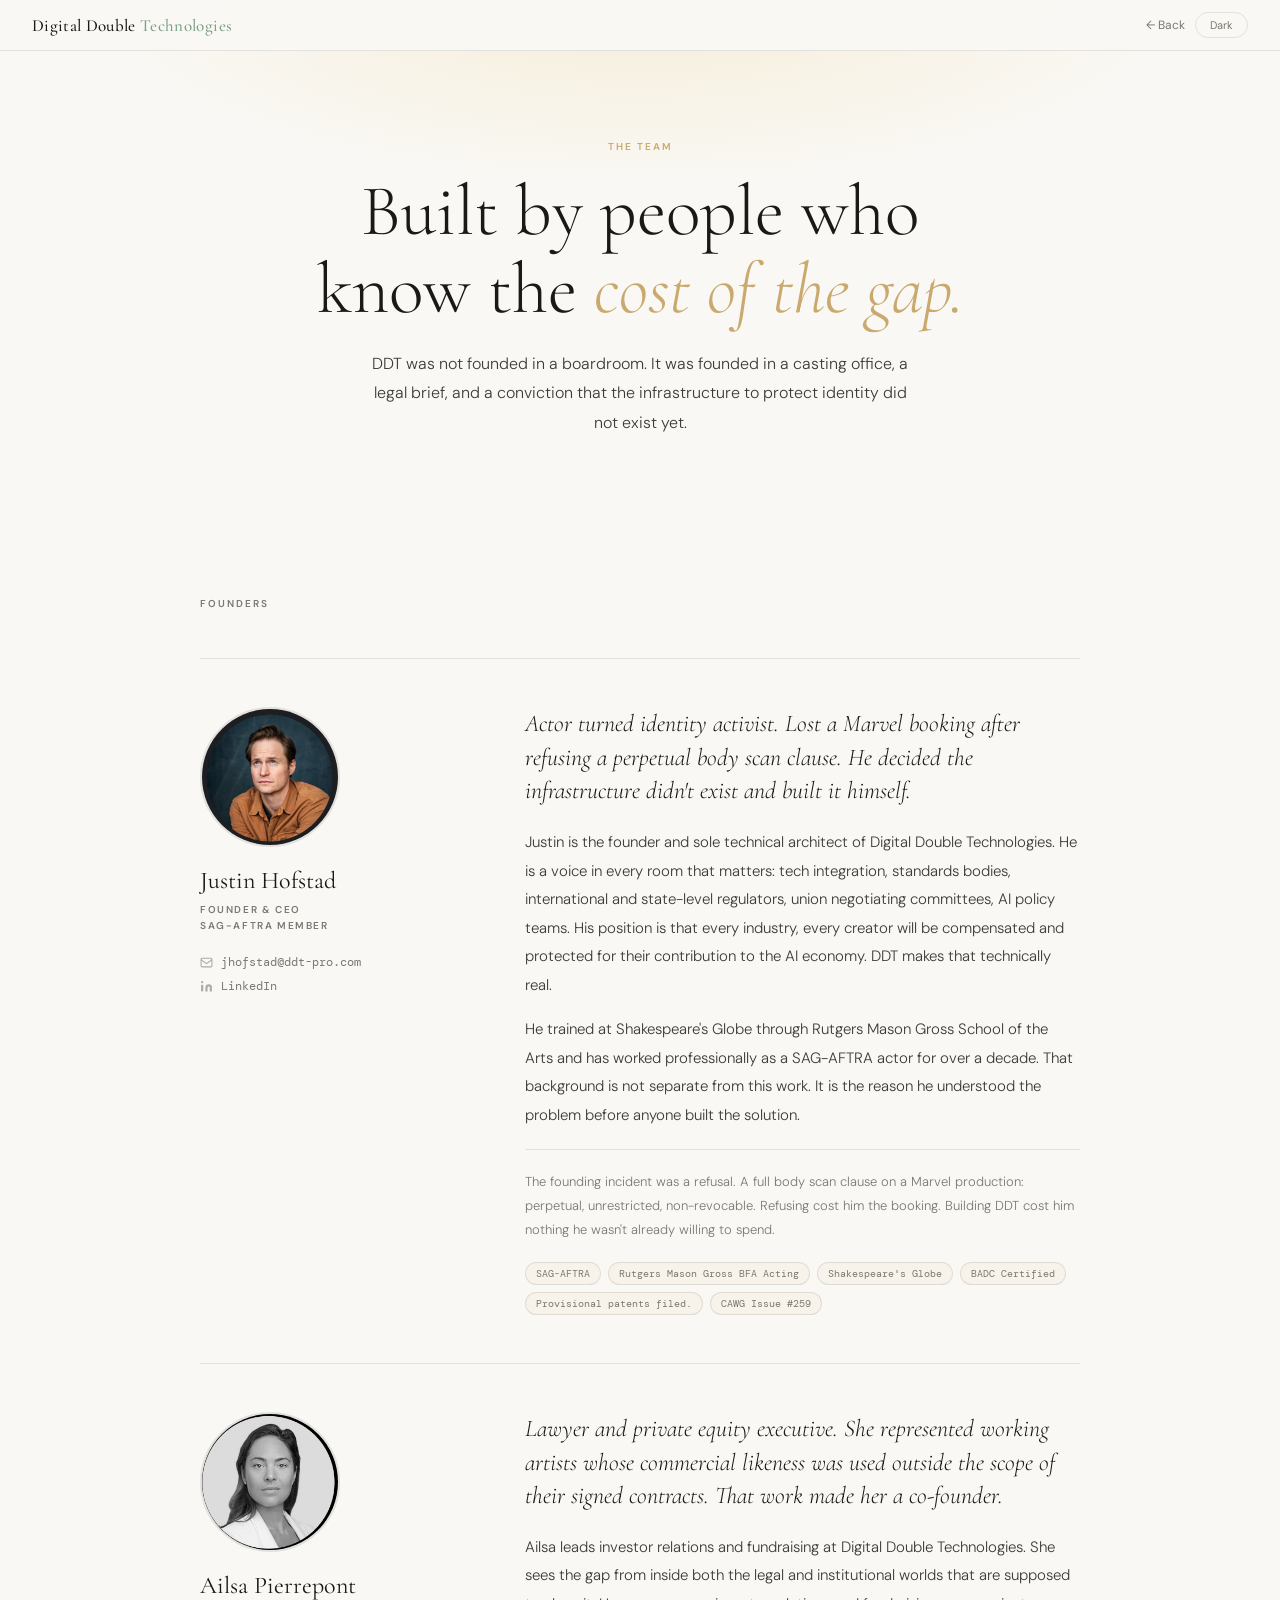
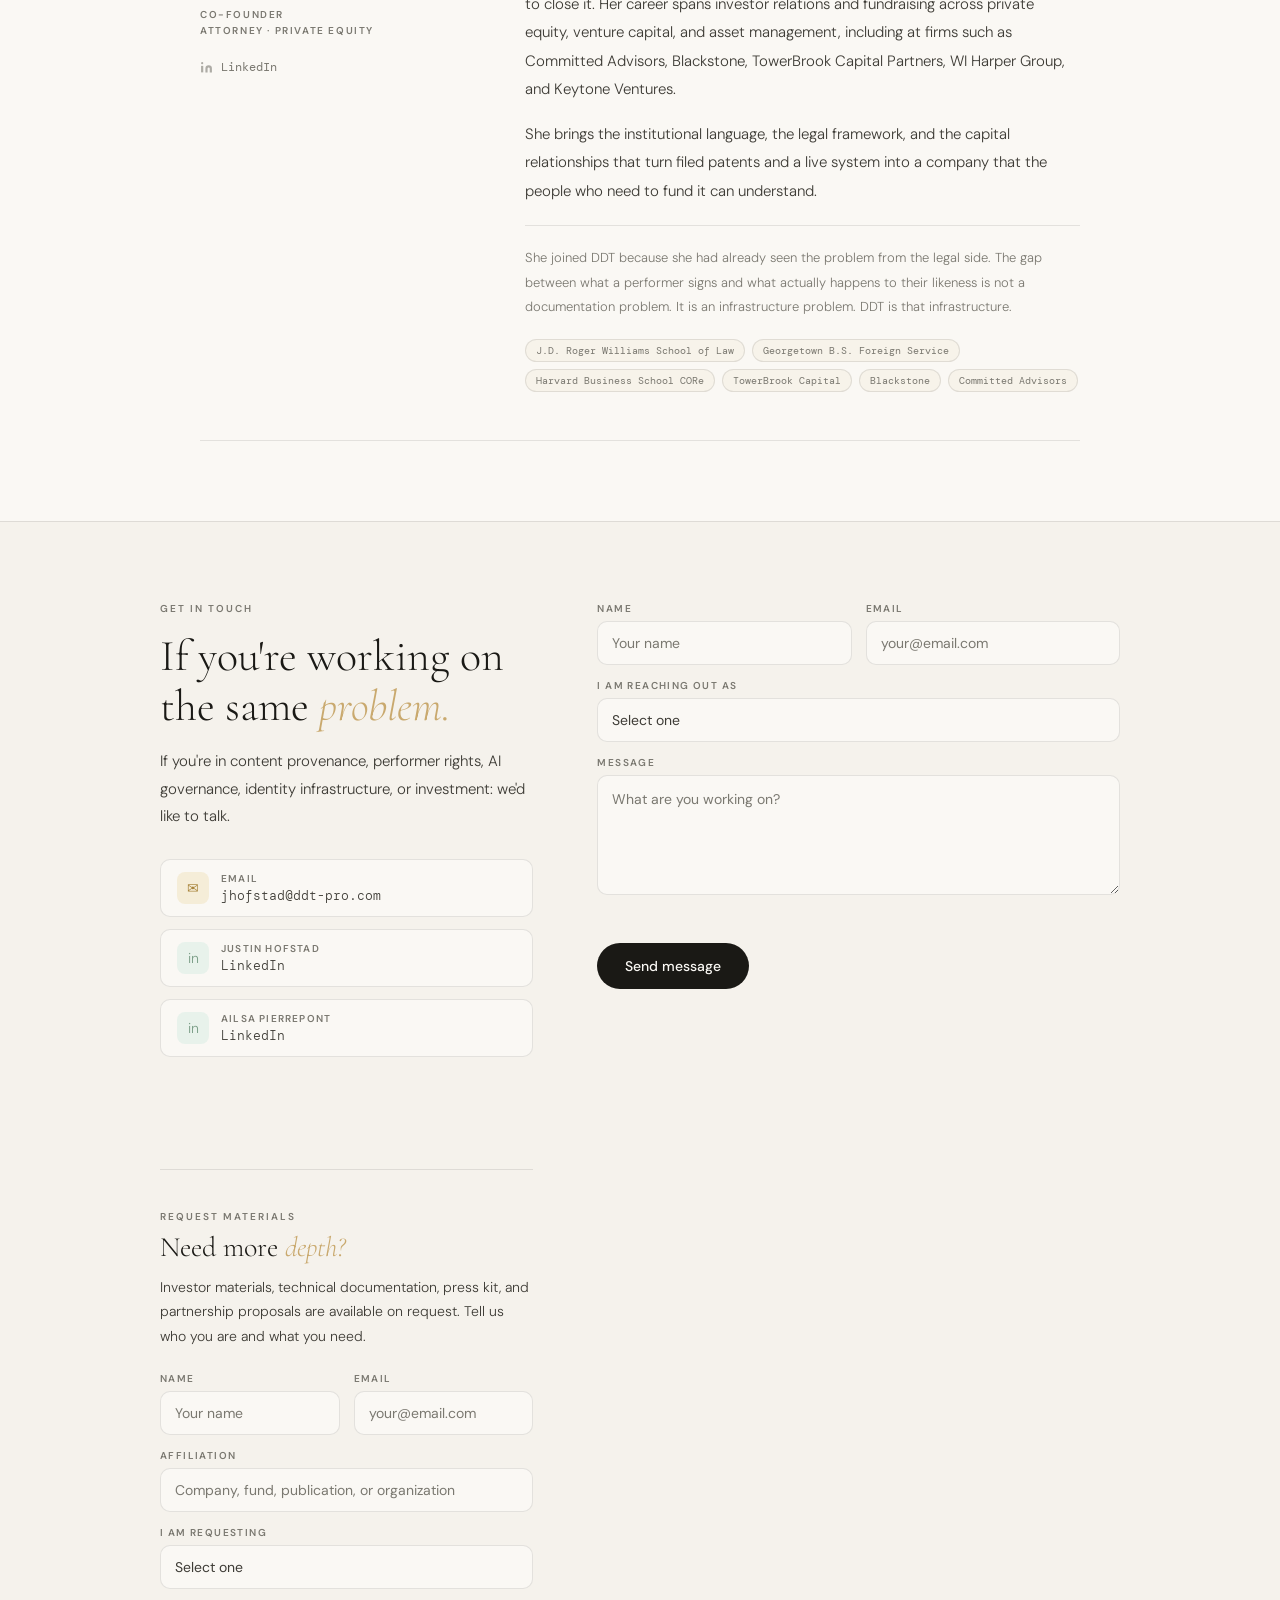
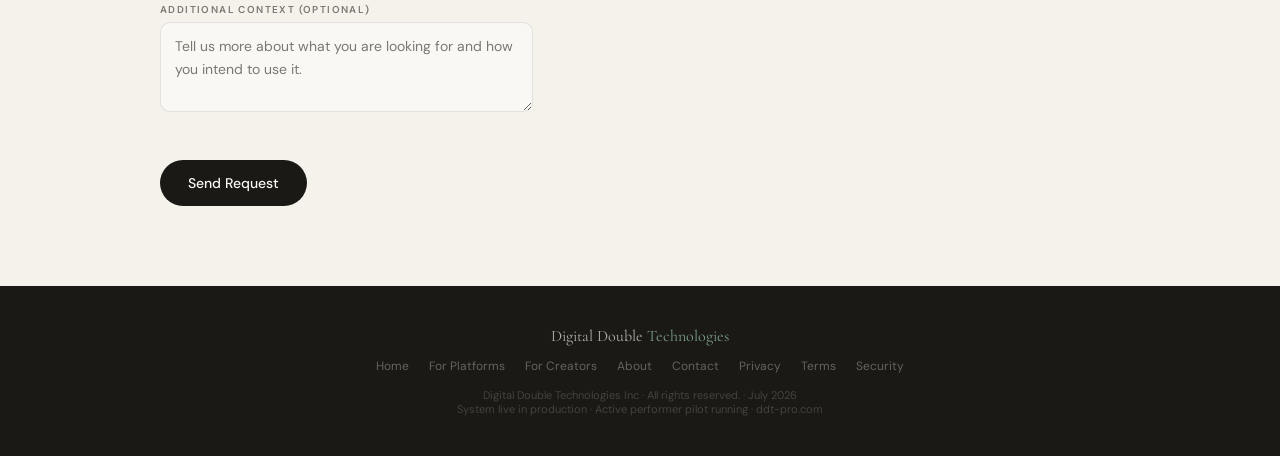
==== commit 6931262a: "site: fix broken signup, refresh hero and positioning, add terms of use, compliance sweep Signup: po" ====
--- a/about.html
+++ b/about.html
@@ -356,7 +356,6 @@
     <a href="/privacy">Privacy</a>
     <a href="/terms">Terms</a>
     <a href="/security.html">Security</a>
-    <a href="/terms">Terms</a>
   </div>
   <p class="f-copy">Digital Double Technologies Inc · All rights reserved. · July 2026<br>System live in production · Active performer pilot running · ddt-pro.com</p>
 </footer>
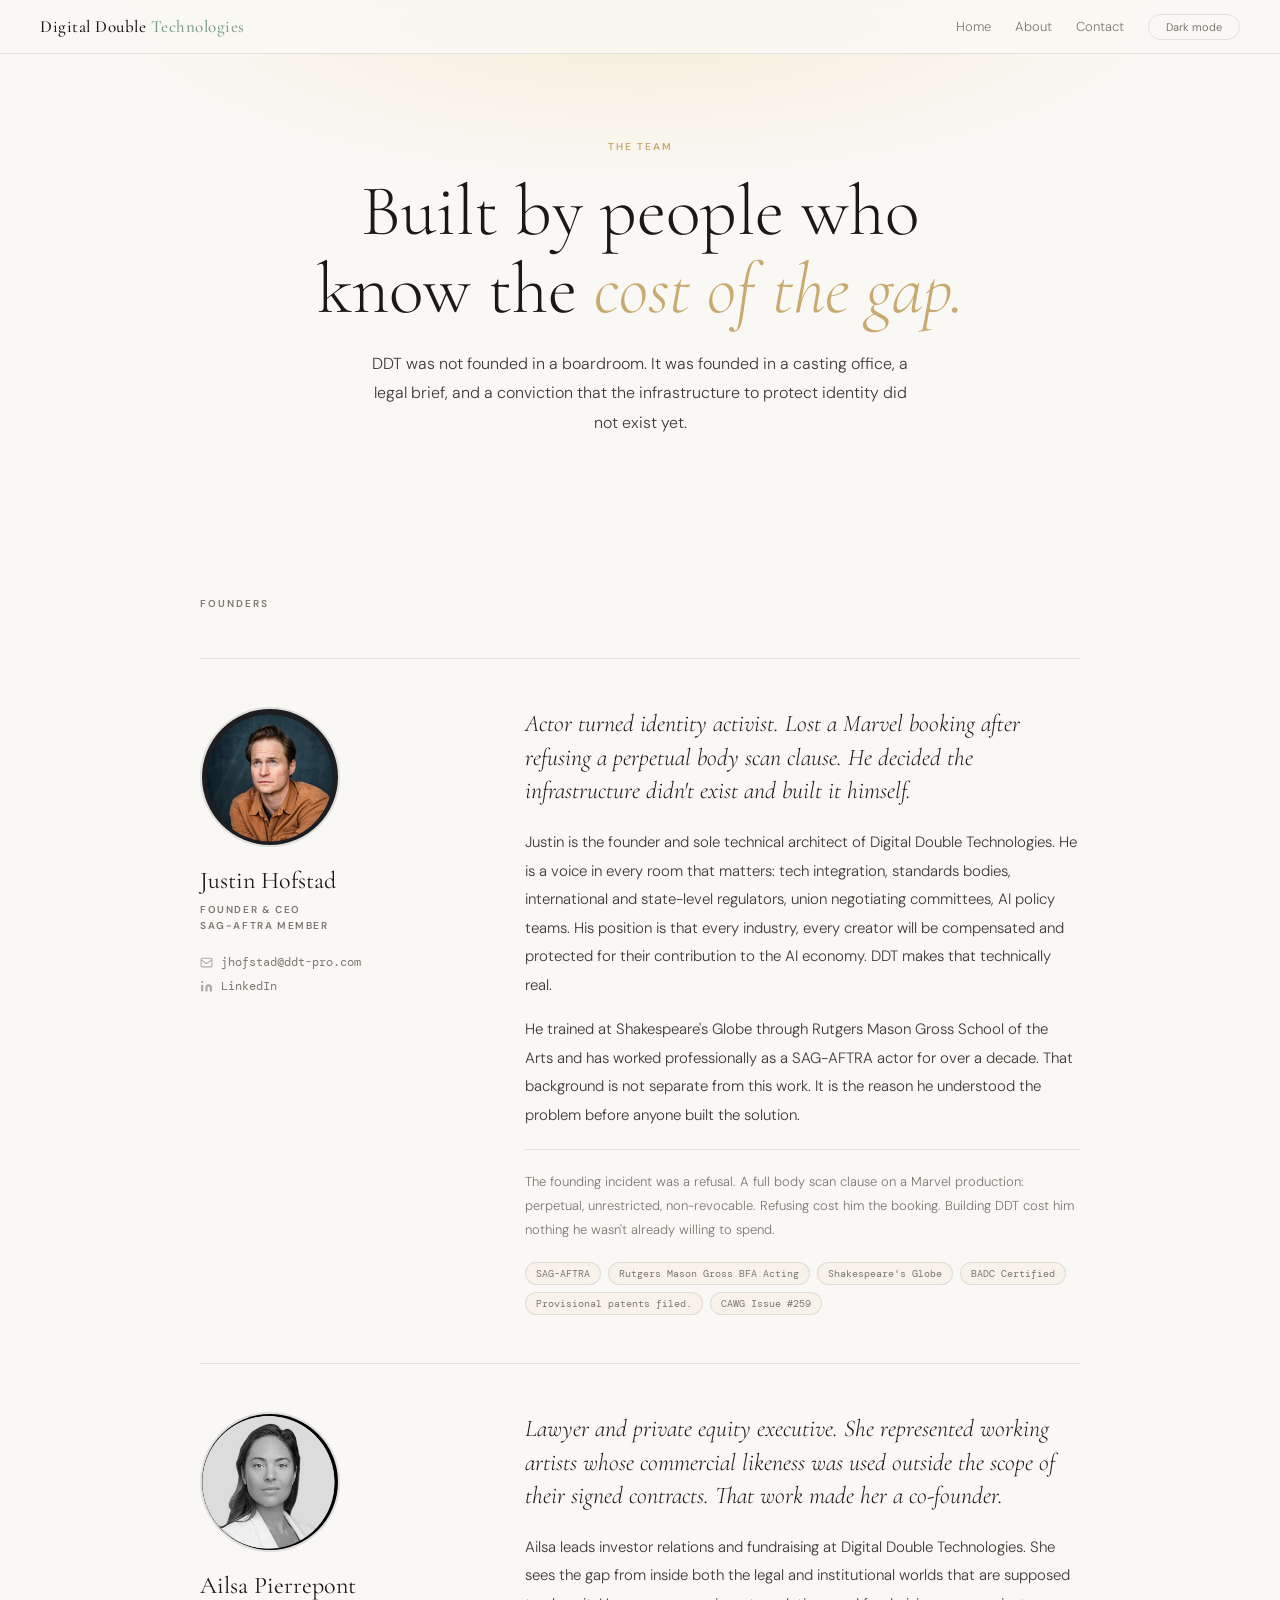
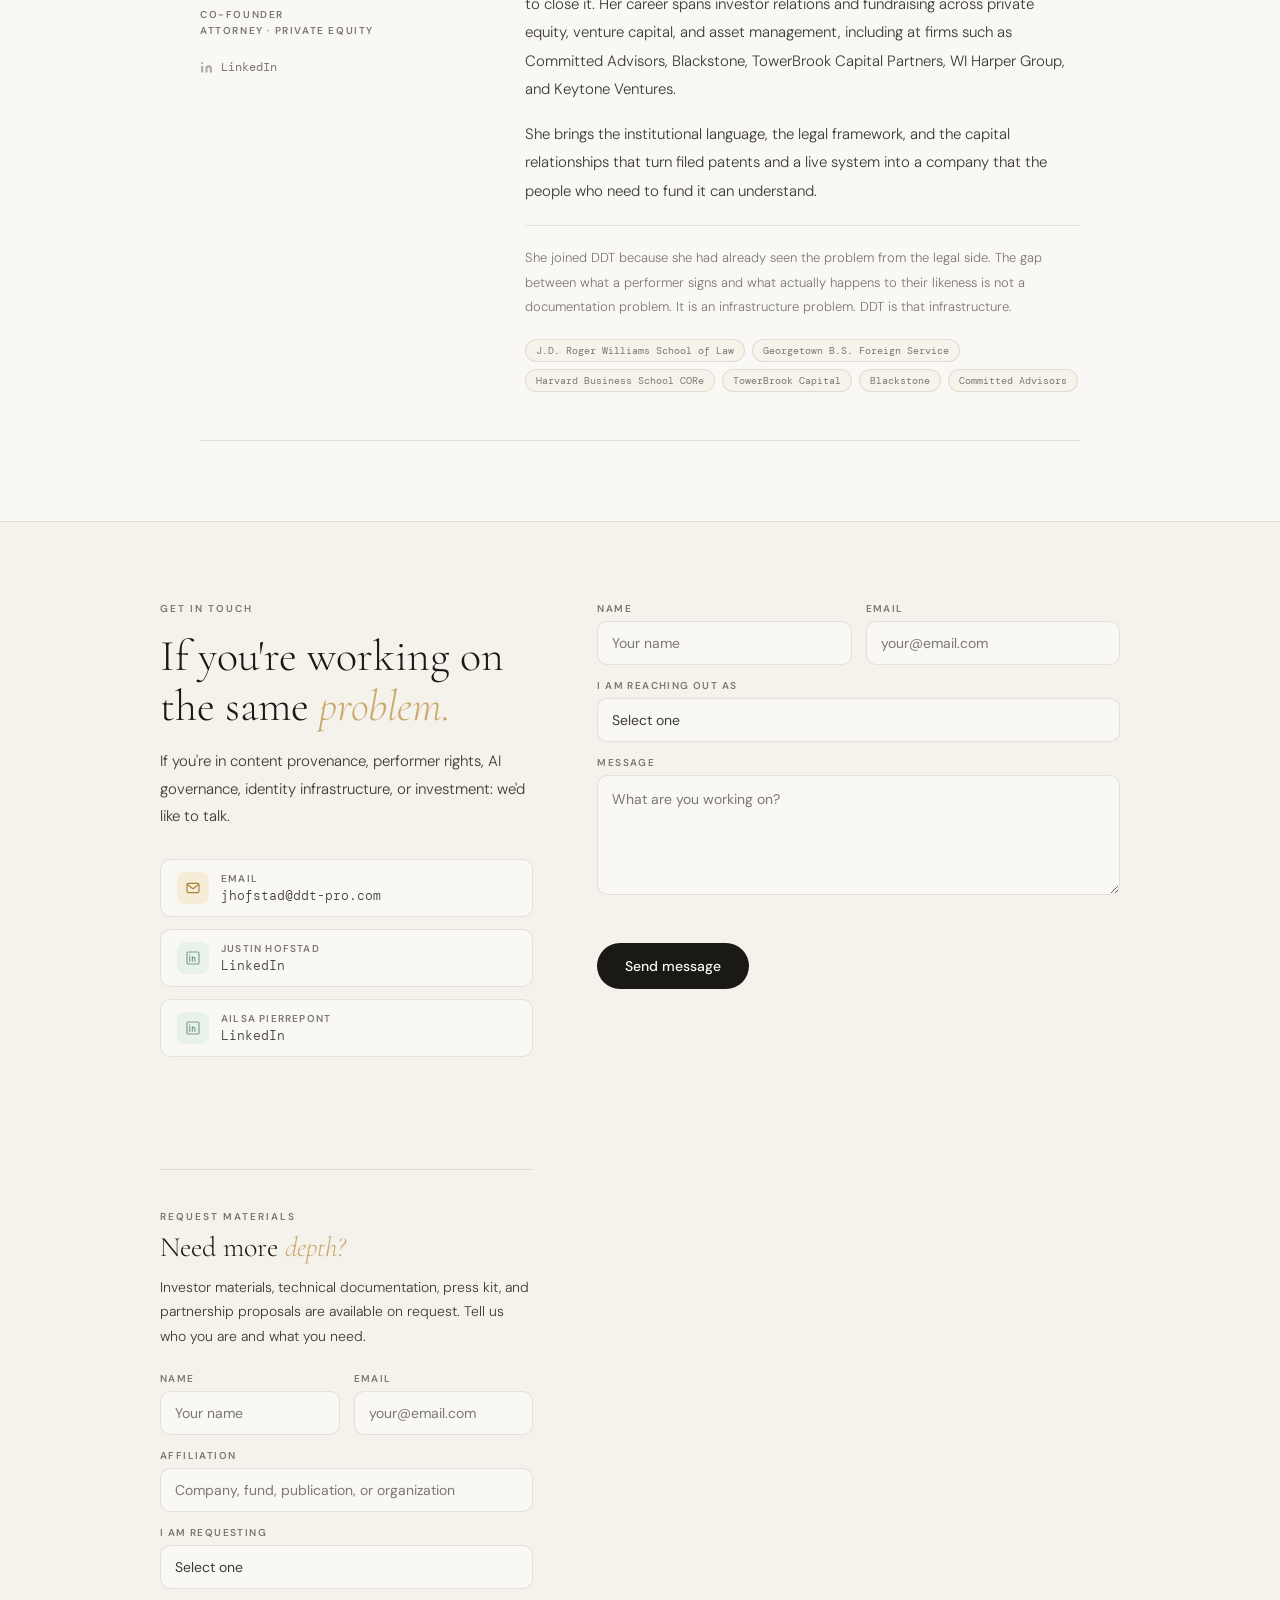
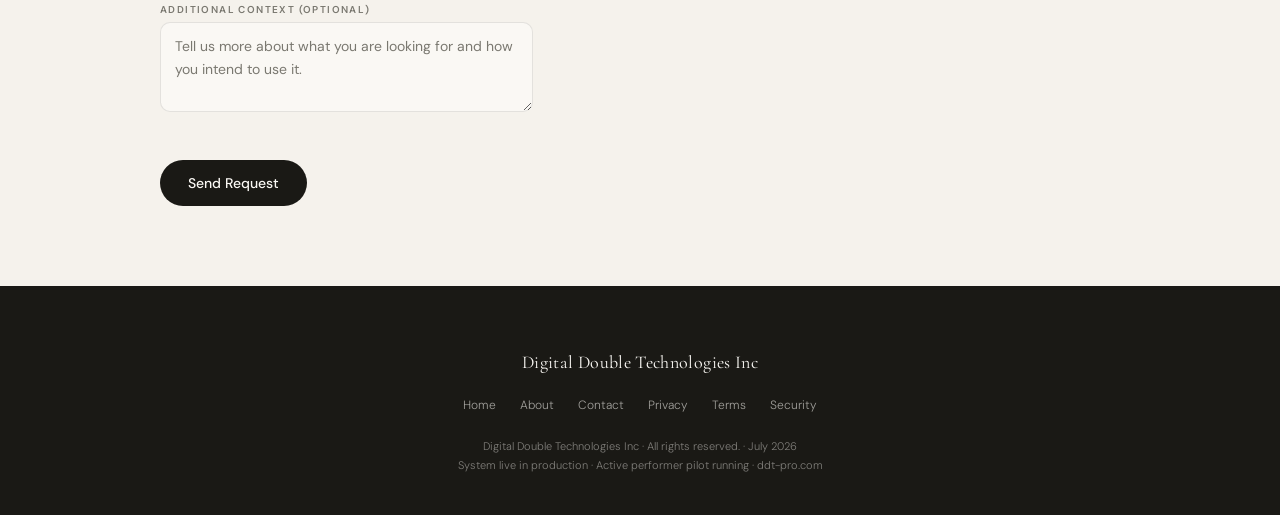
==== commit 6cb83e51: "Design system phase 2: static pages" ====
--- a/about.html
+++ b/about.html
@@ -14,6 +14,7 @@
 <title>About | Digital Double Technologies</title>
 <link rel="preconnect" href="https://fonts.googleapis.com">
 <link href="https://fonts.googleapis.com/css2?family=Cormorant+Garamond:ital,wght@0,300;0,400;0,500;1,300;1,400;1,500&family=DM+Sans:wght@300;400;500;600&family=DM+Mono:wght@400;500&display=swap" rel="stylesheet">
+<link rel="stylesheet" href="ddt.css">
 <style>
 :root{
   --cream:#FAF8F4;--warm:#F5F2EC;--parchment:#F7F3EA;
@@ -147,11 +148,13 @@
 </head>
 <body>
 
-<nav>
-  <a href="index.html" class="logo">Digital Double <span>Technologies</span></a>
-  <div class="nav-r">
-    <a href="index.html" class="back-link">← Back</a>
-    <button class="tbtn" onclick="toggleTheme()">Dark</button>
+<nav class="ddt-nav">
+  <a href="index.html" class="ddt-nav-logo">Digital Double <span>Technologies</span></a>
+  <div class="ddt-nav-links">
+    <a href="index.html">Home</a>
+    <a href="about.html">About</a>
+    <a href="about.html#contact">Contact</a>
+    <button class="tbtn ddt-theme-btn" onclick="ddtTheme()" aria-label="Toggle dark mode"></button>
   </div>
 </nav>
 
@@ -241,21 +244,21 @@
 
       <div class="direct-links">
         <a href="mailto:jhofstad@ddt-pro.com" class="direct-link">
-          <div class="direct-link-icon email">✉</div>
+          <div class="direct-link-icon email"><svg class="ddt-icon" style="width:16px;height:16px" aria-hidden="true"><use href="icons.svg#mail"></use></svg></div>
           <div class="direct-link-text">
             <span class="direct-link-label">Email</span>
             <span class="direct-link-value">jhofstad@ddt-pro.com</span>
           </div>
         </a>
         <a href="https://www.linkedin.com/in/justin-hofstad-5b02a670/" target="_blank" rel="noopener" class="direct-link">
-          <div class="direct-link-icon li">in</div>
+          <div class="direct-link-icon li"><svg class="ddt-icon" style="width:16px;height:16px" aria-hidden="true"><use href="icons.svg#linkedin"></use></svg></div>
           <div class="direct-link-text">
             <span class="direct-link-label">Justin Hofstad</span>
             <span class="direct-link-value">LinkedIn</span>
           </div>
         </a>
         <a href="https://www.linkedin.com/in/ailsapierrepont/" target="_blank" rel="noopener" class="direct-link">
-          <div class="direct-link-icon li">in</div>
+          <div class="direct-link-icon li"><svg class="ddt-icon" style="width:16px;height:16px" aria-hidden="true"><use href="icons.svg#linkedin"></use></svg></div>
           <div class="direct-link-text">
             <span class="direct-link-label">Ailsa Pierrepont</span>
             <span class="direct-link-value">LinkedIn</span>
@@ -345,26 +348,22 @@
 </div>
 
 <!-- FOOTER -->
-<footer>
-  <div class="f-logo">Digital Double <span>Technologies</span></div>
-  <div class="f-links">
+<footer class="ddt-footer">
+  <div class="ddt-footer-logo">Digital Double Technologies Inc</div>
+  <div class="ddt-footer-links">
     <a href="index.html">Home</a>
-    <a href="investor.html">For Platforms</a>
-    <a href="performer.html">For Creators</a>
     <a href="about.html">About</a>
     <a href="about.html#contact">Contact</a>
     <a href="/privacy">Privacy</a>
     <a href="/terms">Terms</a>
     <a href="/security.html">Security</a>
   </div>
-  <p class="f-copy">Digital Double Technologies Inc · All rights reserved. · July 2026<br>System live in production · Active performer pilot running · ddt-pro.com</p>
+  <p class="ddt-footer-status">Digital Double Technologies Inc · All rights reserved. · July 2026<br>System live in production · Active performer pilot running · ddt-pro.com</p>
 </footer>
 
 <script>
-function toggleTheme(){
-  document.documentElement.dataset.theme =
-    document.documentElement.dataset.theme === 'dark' ? '' : 'dark';
-}
+function ddtTheme(){var r=document.documentElement,n=r.getAttribute('data-theme')==='dark'?'light':'dark';r.setAttribute('data-theme',n);localStorage.setItem('ddt-theme',n);}
+if(localStorage.getItem('ddt-theme')==='dark')document.documentElement.setAttribute('data-theme','dark');
 
 const obs = new IntersectionObserver(entries => {
   entries.forEach(e => { if(e.isIntersecting) e.target.classList.add('visible'); });
--- a/ddt.css
+++ b/ddt.css
@@ -0,0 +1,241 @@
+/* ============================================================================
+   ddt.css  ·  Digital Double Technologies Inc  ·  shared design system
+   Institutional-infrastructure register: spacious, deliberate, trustworthy.
+   Additive layer. Link this BEFORE a page's own <style> block so page-specific
+   rules still win where they must.
+
+   ---------------------------------------------------------------------------
+   CANONICAL NAV (static pages)
+   ---------------------------------------------------------------------------
+   <nav class="ddt-nav">
+     <a href="index.html" class="ddt-nav-logo">Digital Double <span>Technologies</span></a>
+     <div class="ddt-nav-links">
+       <a href="index.html">Home</a>
+       <a href="about.html">About</a>
+       <a href="about.html#contact">Contact</a>
+       <button class="tbtn ddt-theme-btn" onclick="ddtTheme()" aria-label="Toggle dark mode"></button>
+     </div>
+   </nav>
+
+   ---------------------------------------------------------------------------
+   CANONICAL FOOTER (static pages)
+   ---------------------------------------------------------------------------
+   <footer class="ddt-footer">
+     <div class="ddt-footer-logo">Digital Double Technologies Inc</div>
+     <div class="ddt-footer-links">
+       <a href="index.html">Home</a>
+       <a href="about.html">About</a>
+       <a href="about.html#contact">Contact</a>
+       <a href="/privacy">Privacy</a>
+       <a href="/terms">Terms</a>
+       <a href="/security.html">Security</a>
+     </div>
+     <p class="ddt-footer-status">Digital Double Technologies Inc · All rights reserved.<br>
+        System live in production · Active performer pilot running · ddt-pro.com</p>
+   </footer>
+
+   ---------------------------------------------------------------------------
+   CANONICAL DARK-MODE TOGGLE (inline this four-line function on every page;
+   no shared JS file, to avoid load-order coupling). Every toggle button calls
+   onclick="ddtTheme()". The button carries no text: its label is rendered by
+   CSS ::after below so it live-updates with the theme.
+   ---------------------------------------------------------------------------
+   <script>
+   function ddtTheme(){var r=document.documentElement,n=r.getAttribute('data-theme')==='dark'?'light':'dark';r.setAttribute('data-theme',n);localStorage.setItem('ddt-theme',n);}
+   if(localStorage.getItem('ddt-theme')==='dark')document.documentElement.setAttribute('data-theme','dark');
+   </script>
+   ============================================================================ */
+
+/* ---------------------------------------------------------------------------
+   COLOR SYSTEM
+   --------------------------------------------------------------------------- */
+:root{
+  --cream:#FAF8F4;
+  --warm:#F5F2EC;
+  --parchment:#F7F3EA;
+  --ink:#1A1915;
+  --ink-soft:#3D3B35;
+  --ink-muted:#7A7870;
+  --sage:#7B9E87;
+  --sage-light:#B8D4C0;
+  --sage-pale:#E8F2EB;
+  --gold:#C9A96E;
+  --gold-deep:#A8843A;
+  --gold-pale:#F5EDD8;
+  --border:rgba(26,25,21,0.1);
+  --ok:#4A9B6F;
+  --bad:#C0392B;
+  --amber:#E67E22;
+}
+[data-theme=dark]{
+  --cream:#141412;
+  --warm:#1C1B18;
+  --parchment:#201D16;
+  --ink:#F0EDE6;
+  --ink-soft:#C8C4BB;
+  --ink-muted:#6A6860;
+  --sage-pale:#1E2E22;
+  --gold-pale:#2A2218;
+  --border:rgba(240,237,230,0.1);
+}
+
+/* ---------------------------------------------------------------------------
+   SPACING TOKENS
+   --------------------------------------------------------------------------- */
+:root{
+  --space-xs:8px;
+  --space-sm:16px;
+  --space-md:24px;
+  --space-lg:40px;
+  --space-xl:64px;
+  --space-2xl:96px;
+  --space-3xl:140px;
+}
+
+/* ---------------------------------------------------------------------------
+   TYPOGRAPHY
+   --------------------------------------------------------------------------- */
+.t-display{font-family:'Cormorant Garamond',serif;font-size:clamp(36px,5vw,64px);font-weight:300;line-height:1.08;color:var(--ink)}
+.t-heading{font-family:'Cormorant Garamond',serif;font-size:clamp(24px,3.5vw,40px);font-weight:300;line-height:1.15;color:var(--ink)}
+.t-subheading{font-family:'Cormorant Garamond',serif;font-size:clamp(18px,2.2vw,26px);font-weight:300;line-height:1.3;color:var(--ink)}
+.t-body{font-family:'DM Sans',sans-serif;font-size:clamp(15px,1.4vw,16px);font-weight:300;line-height:1.85;color:var(--ink-soft)}
+.t-small{font-family:'DM Sans',sans-serif;font-size:13px;font-weight:300;line-height:1.7;color:var(--ink-muted)}
+.t-mono{font-family:'DM Mono',monospace;font-size:clamp(11px,1vw,12px);font-weight:400}
+.t-eyebrow{font-family:'DM Sans',sans-serif;font-size:10px;font-weight:600;letter-spacing:.18em;text-transform:uppercase;color:var(--ink-muted)}
+.t-label{font-family:'DM Sans',sans-serif;font-size:10px;font-weight:600;letter-spacing:.14em;text-transform:uppercase;color:var(--ink-muted)}
+
+/* ---------------------------------------------------------------------------
+   NAV
+   --------------------------------------------------------------------------- */
+.ddt-nav{position:fixed;top:0;left:0;right:0;z-index:100;min-height:54px;padding:0 var(--space-lg);display:flex;align-items:center;justify-content:space-between;background:rgba(250,248,244,.93);backdrop-filter:blur(14px);-webkit-backdrop-filter:blur(14px);border-bottom:1px solid var(--border);transition:background .4s}
+[data-theme=dark] .ddt-nav{background:rgba(20,20,18,.93)}
+.ddt-nav-logo{font-family:'Cormorant Garamond',serif;font-size:17px;font-weight:500;letter-spacing:.03em;color:var(--ink);text-decoration:none}
+.ddt-nav-logo span{color:var(--sage)}
+.ddt-nav-links{display:flex;align-items:center;gap:var(--space-md)}
+.ddt-nav-links a{font-family:'DM Sans',sans-serif;font-size:13px;font-weight:300;color:var(--ink-muted);text-decoration:none;transition:color .2s}
+.ddt-nav-links a:hover{color:var(--sage)}
+.tbtn{background:none;border:1px solid var(--border);border-radius:100px;padding:5px 14px;font-size:12px;font-family:'DM Sans',sans-serif;color:var(--ink-muted);cursor:pointer;transition:all .2s}
+.tbtn:hover{border-color:var(--sage);color:var(--sage)}
+/* Toggle label rendered via ::after so it live-updates with the theme;
+   the four-line ddtTheme() only flips data-theme and persists it. */
+.ddt-theme-btn{min-width:92px;text-align:center}
+.ddt-theme-btn::after{content:"Dark mode"}
+[data-theme=dark] .ddt-theme-btn::after{content:"Light mode"}
+
+/* ---------------------------------------------------------------------------
+   FOOTER
+   --------------------------------------------------------------------------- */
+.ddt-footer{background:var(--ink);color:#FAF8F4;border-top:1px solid var(--border);padding:var(--space-xl) var(--space-lg) var(--space-lg);display:flex;flex-direction:column;align-items:center;gap:var(--space-md);text-align:center}
+.ddt-footer-logo{font-family:'Cormorant Garamond',serif;font-size:18px;font-weight:400;color:#FAF8F4;letter-spacing:.02em}
+.ddt-footer-links{display:flex;flex-wrap:wrap;justify-content:center;gap:var(--space-md)}
+.ddt-footer-links a{font-family:'DM Sans',sans-serif;font-size:12px;font-weight:300;color:rgba(250,248,244,.6);text-decoration:none;transition:color .2s}
+.ddt-footer-links a:hover{color:var(--sage-light)}
+.ddt-footer-status{font-family:'DM Sans',sans-serif;font-size:11px;font-weight:300;line-height:1.7;color:rgba(250,248,244,.45)}
+
+/* ---------------------------------------------------------------------------
+   BUTTONS
+   --------------------------------------------------------------------------- */
+.ddt-btn-primary{display:inline-flex;align-items:center;justify-content:center;gap:8px;background:var(--gold);color:#1A1915;border:1px solid var(--gold);border-radius:100px;padding:12px 26px;font-family:'DM Sans',sans-serif;font-size:14px;font-weight:600;text-decoration:none;cursor:pointer;transition:background .2s,border-color .2s,transform .2s}
+.ddt-btn-primary:hover{background:var(--gold-deep);border-color:var(--gold-deep);transform:translateY(-1px)}
+.ddt-btn-secondary{display:inline-flex;align-items:center;justify-content:center;gap:8px;background:transparent;color:var(--sage);border:1px solid var(--sage);border-radius:100px;padding:12px 26px;font-family:'DM Sans',sans-serif;font-size:14px;font-weight:600;text-decoration:none;cursor:pointer;transition:background .2s,color .2s,transform .2s}
+.ddt-btn-secondary:hover{background:var(--sage);color:var(--cream);transform:translateY(-1px)}
+.ddt-btn-ghost{display:inline-flex;align-items:center;justify-content:center;gap:8px;background:transparent;color:var(--ink-muted);border:1px solid transparent;border-radius:100px;padding:12px 22px;font-family:'DM Sans',sans-serif;font-size:14px;font-weight:500;text-decoration:none;cursor:pointer;transition:color .2s,border-color .2s}
+.ddt-btn-ghost:hover{color:var(--sage);border-color:var(--border)}
+
+/* ---------------------------------------------------------------------------
+   PILLS
+   --------------------------------------------------------------------------- */
+.ddt-pill{display:inline-flex;align-items:center;gap:8px;border-radius:100px;padding:5px 14px;font-family:'DM Sans',sans-serif;font-size:12px;font-weight:500;letter-spacing:.02em;border:1px solid var(--border)}
+.ddt-pill::before{content:'';width:7px;height:7px;border-radius:50%;background:currentColor;flex-shrink:0}
+.ddt-pill.pill-ok{color:var(--ok);background:rgba(74,155,111,.08);border-color:rgba(74,155,111,.3)}
+.ddt-pill.pill-bad{color:var(--bad);background:rgba(192,57,43,.08);border-color:rgba(192,57,43,.3)}
+.ddt-pill.pill-warn{color:var(--amber);background:rgba(230,126,34,.08);border-color:rgba(230,126,34,.3)}
+.ddt-pill.pill-muted{color:var(--ink-muted);background:var(--warm);border-color:var(--border)}
+
+/* ---------------------------------------------------------------------------
+   CARD
+   --------------------------------------------------------------------------- */
+.ddt-card{background:var(--warm);border:1px solid var(--border);border-radius:16px;padding:var(--space-lg)}
+
+/* ---------------------------------------------------------------------------
+   SECTION + HERO
+   --------------------------------------------------------------------------- */
+.ddt-section{max-width:960px;margin-left:auto;margin-right:auto;padding-top:var(--space-2xl);padding-bottom:var(--space-2xl);padding-left:var(--space-lg);padding-right:var(--space-lg)}
+.ddt-hero{min-height:80vh;display:flex;flex-direction:column;align-items:center;justify-content:center;text-align:center;padding:var(--space-3xl) var(--space-lg) var(--space-xl)}
+
+/* ---------------------------------------------------------------------------
+   CREDIBILITY STRIP (modeled on the live index.html strip, shared here)
+   --------------------------------------------------------------------------- */
+.ddt-credibility-strip{display:flex;align-items:center;justify-content:center;gap:22px;flex-wrap:wrap;padding:22px 24px;border-top:1px solid var(--border);border-bottom:1px solid var(--border);background:var(--warm)}
+.ddt-credibility-strip .cred-item{display:inline-flex;align-items:center;gap:9px;font-size:12px;font-weight:500;letter-spacing:.14em;text-transform:uppercase}
+.ddt-credibility-strip .cred-item.cred-sage{color:var(--sage)}
+.ddt-credibility-strip .cred-item.cred-gold{color:var(--gold)}
+.ddt-credibility-strip .cred-item::before{content:'';width:7px;height:7px;border-radius:50%;background:currentColor;box-shadow:0 0 0 3px color-mix(in srgb, currentColor 20%, transparent);flex-shrink:0}
+.ddt-credibility-strip .cred-sep{width:1px;height:14px;background:var(--border)}
+
+/* ---------------------------------------------------------------------------
+   ICON SPRITE HELPER
+   --------------------------------------------------------------------------- */
+.ddt-icon{width:1em;height:1em;display:inline-block;vertical-align:-0.125em;stroke:currentColor;fill:none;flex-shrink:0}
+
+/* ---------------------------------------------------------------------------
+   SIGNUP FLOAT  (single source of truth; was duplicated with drift across
+   index.html, investor.html, performer.html)
+   --------------------------------------------------------------------------- */
+#ddt-signup-float{
+  position:fixed;bottom:80px;right:28px;z-index:400;
+  background:rgba(123,158,135,.55);backdrop-filter:blur(20px);-webkit-backdrop-filter:blur(20px);
+  border:1px solid rgba(123,158,135,.6);border-radius:16px;
+  padding:22px 24px;width:310px;
+  box-shadow:0 16px 48px rgba(0,0,0,.25);
+  font-family:"DM Sans",sans-serif;
+  transition:transform .4s cubic-bezier(.4,0,.2,1),opacity .4s;
+}
+#ddt-signup-float.hidden{transform:translateY(130%);opacity:0;pointer-events:none}
+.sf-dismiss{position:absolute;top:12px;right:14px;background:none;border:none;color:rgba(26,25,21,.35);cursor:pointer;font-size:15px;padding:2px 6px;transition:color .2s}
+.sf-dismiss:hover{color:#1A1915}
+.sf-eyebrow{font-size:9px;font-weight:600;letter-spacing:.18em;text-transform:uppercase;color:#3D3B35;margin-bottom:6px}
+.sf-title{font-family:"Cormorant Garamond",serif;font-size:19px;font-weight:300;color:#1A1915;line-height:1.25;margin-bottom:14px}
+.sf-title em{font-style:italic;color:#A8843A}
+.sf-roles{display:grid;grid-template-columns:1fr 1fr;gap:7px;margin-bottom:14px}
+.sf-role{background:rgba(255,255,255,.2);border:1px solid rgba(26,25,21,.15);border-radius:8px;padding:9px 10px;font-size:12px;font-weight:500;color:#3D3B35;cursor:pointer;text-align:center;transition:all .2s;font-family:"DM Sans",sans-serif}
+.sf-role:hover{border-color:rgba(201,169,110,.4);color:rgba(201,169,110,.8)}
+.sf-role.active-creator{border-color:#7B9E87;color:#7B9E87;background:rgba(123,158,135,.1)}
+.sf-role.active-vendor{border-color:#C9A96E;color:#C9A96E;background:rgba(201,169,110,.08)}
+.sf-pitch{font-size:12px;font-weight:300;color:#3D3B35;line-height:1.7;margin-bottom:12px;display:none}
+.sf-pitch.show{display:block}
+.sf-mandate-link{display:inline-flex;align-items:center;gap:6px;font-size:11px;color:#C9A96E;text-decoration:none;border:1px solid rgba(201,169,110,.25);border-radius:100px;padding:5px 12px;margin-top:8px;transition:all .2s;cursor:pointer;font-family:"DM Mono",monospace}
+.sf-mandate-link:hover{background:rgba(201,169,110,.08);border-color:rgba(201,169,110,.5)}
+.sf-fields{display:none}
+.sf-fields.show{display:block}
+.sf-input{width:100%;padding:10px 12px;border:1px solid rgba(26,25,21,.2);border-radius:8px;font-size:13px;font-family:"DM Sans",sans-serif;color:#1A1915;background:rgba(255,255,255,.5);box-sizing:border-box;outline:none;transition:border-color .2s;margin-bottom:8px}
+.sf-input::placeholder{color:#7A7870}
+.sf-input:focus{border-color:#7B9E87}
+.sf-btn{width:100%;padding:11px;background:#C9A96E;color:#1A1915;border:none;border-radius:100px;font-size:13px;font-weight:600;font-family:"DM Sans",sans-serif;cursor:pointer;transition:all .2s;margin-top:2px}
+.sf-btn:hover{background:#A8843A}
+.sf-btn:disabled{background:rgba(201,169,110,.3);cursor:default}
+.sf-err{font-size:11px;color:#C0392B;margin-top:4px;min-height:14px}
+.sf-success{display:none;font-size:13px;color:#7B9E87;line-height:1.7;text-align:center;padding:6px 0}
+.sf-success.show{display:block}
+.sf-tab{position:fixed;bottom:80px;right:28px;z-index:400;background:rgba(26,25,21,.92);backdrop-filter:blur(16px);-webkit-backdrop-filter:blur(16px);border:1px solid rgba(201,169,110,.3);border-radius:100px;padding:10px 20px;font-size:12px;font-weight:500;font-family:"DM Sans",sans-serif;color:#C9A96E;cursor:pointer;box-shadow:0 8px 24px rgba(0,0,0,.3);display:none;transition:all .2s;letter-spacing:.02em}
+.sf-tab:hover{background:rgba(201,169,110,.1)}
+
+/* ---------------------------------------------------------------------------
+   MOTION
+   --------------------------------------------------------------------------- */
+.fade-in{opacity:0;transform:translateY(20px);animation:ddtFadeIn .8s forwards}
+@keyframes ddtFadeIn{to{opacity:1;transform:translateY(0)}}
+@media(prefers-reduced-motion:reduce){
+  .fade-in{animation:none;opacity:1;transform:none}
+}
+
+/* ---------------------------------------------------------------------------
+   ACCESSIBILITY
+   --------------------------------------------------------------------------- */
+a:focus-visible,button:focus-visible,input:focus-visible,[tabindex]:focus-visible{outline:2px solid var(--gold);outline-offset:2px;border-radius:4px}
+
+@media(max-width:600px){
+  .ddt-nav{padding:0 var(--space-md)}
+  .ddt-nav-links{gap:var(--space-sm)}
+  .ddt-section{padding-left:var(--space-md);padding-right:var(--space-md)}
+}
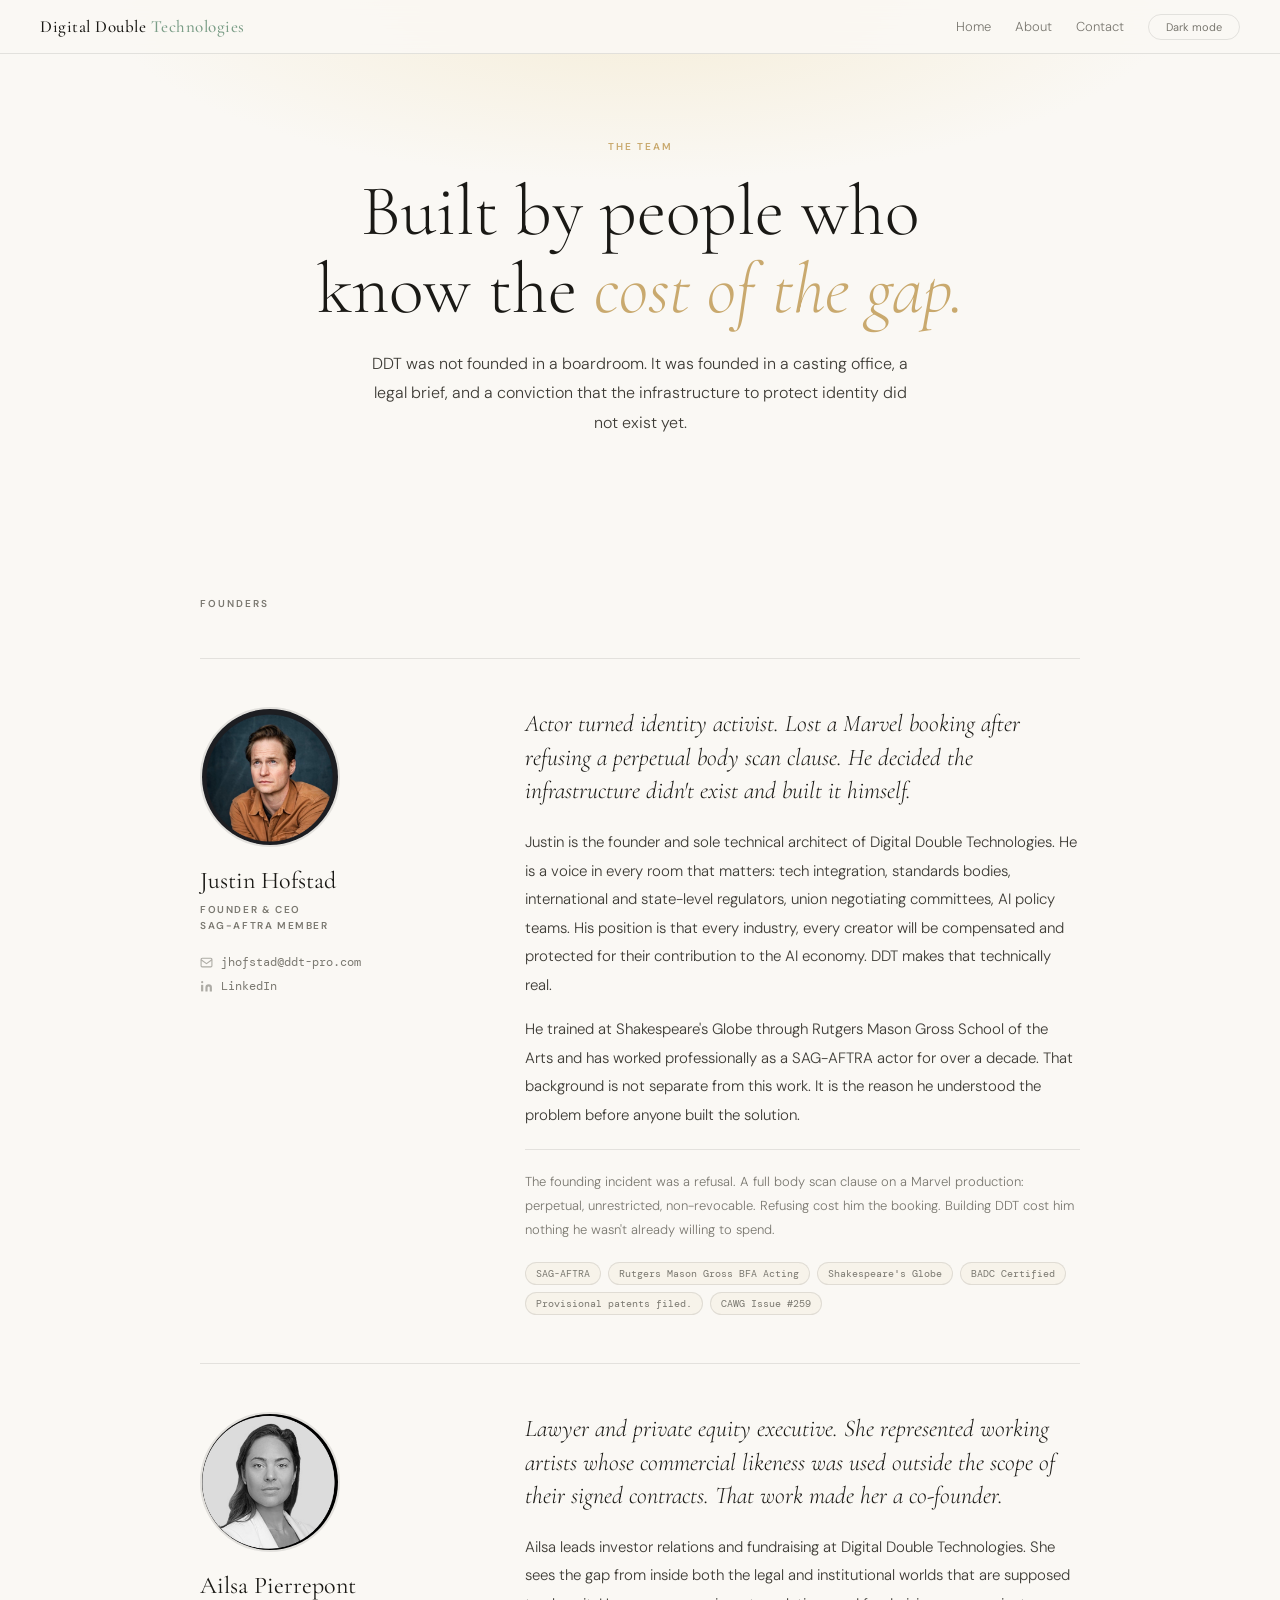
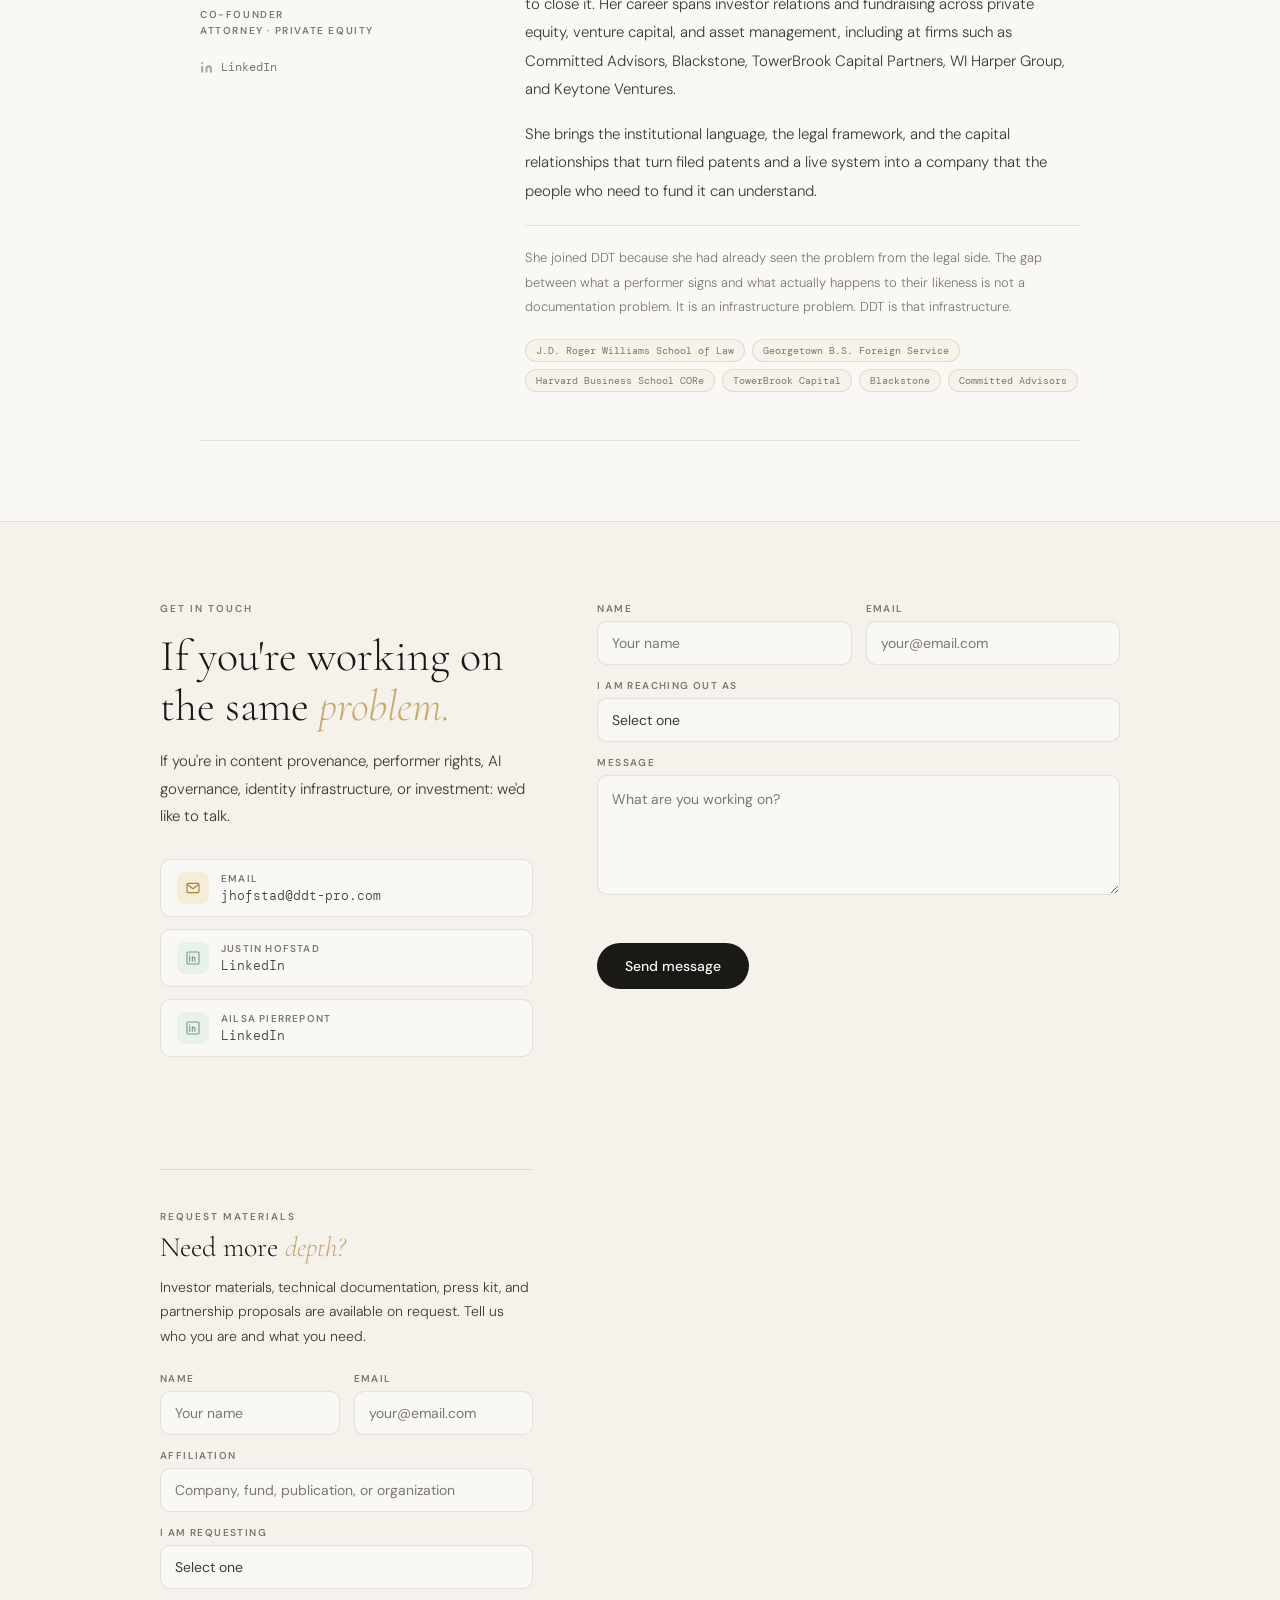
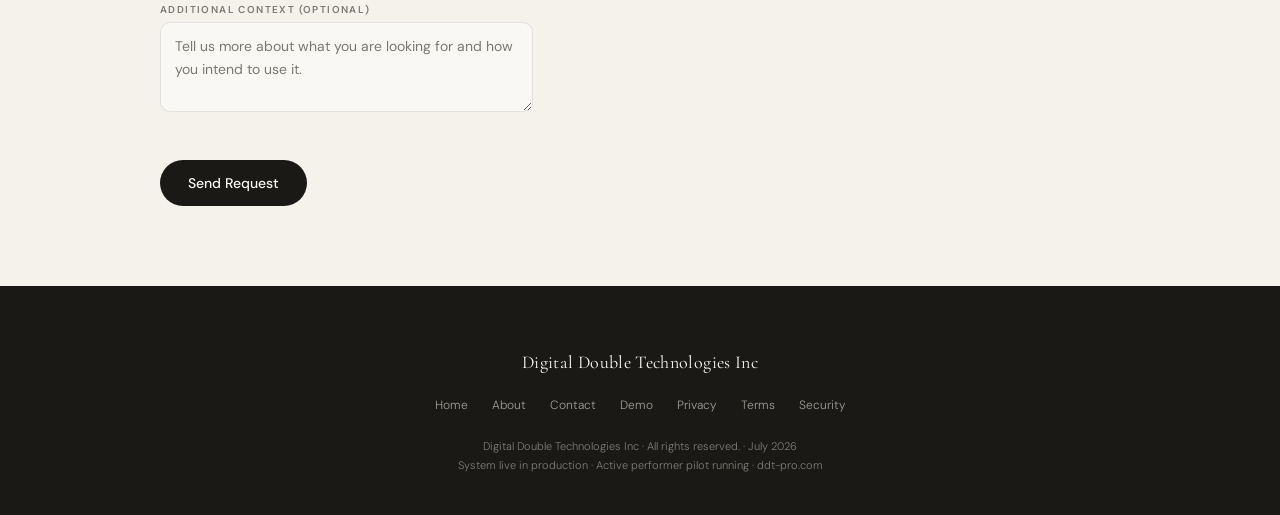
==== commit 9e6a1ff0: "Demo video rollout: Blob-hosted player on performer page, Demo links, Moat rewrite - performer.html:" ====
--- a/about.html
+++ b/about.html
@@ -354,6 +354,7 @@
     <a href="index.html">Home</a>
     <a href="about.html">About</a>
     <a href="about.html#contact">Contact</a>
+    <a href="performer.html#demo">Demo</a>
     <a href="/privacy">Privacy</a>
     <a href="/terms">Terms</a>
     <a href="/security.html">Security</a>
--- a/ddt.css
+++ b/ddt.css
@@ -223,10 +223,13 @@
 /* ---------------------------------------------------------------------------
    MOTION
    --------------------------------------------------------------------------- */
-.fade-in{opacity:0;transform:translateY(20px);animation:ddtFadeIn .8s forwards}
-@keyframes ddtFadeIn{to{opacity:1;transform:translateY(0)}}
+/* Observer-compatible reveal: pages add .visible via IntersectionObserver.
+   Matches the existing about.html / investor.html pattern so linking ddt.css
+   does not force page fade-ins to run on load instead of on scroll. */
+.fade-in{opacity:0;transform:translateY(20px);transition:opacity .7s,transform .7s}
+.fade-in.visible{opacity:1;transform:none}
 @media(prefers-reduced-motion:reduce){
-  .fade-in{animation:none;opacity:1;transform:none}
+  .fade-in{opacity:1;transform:none;transition:none}
 }
 
 /* ---------------------------------------------------------------------------
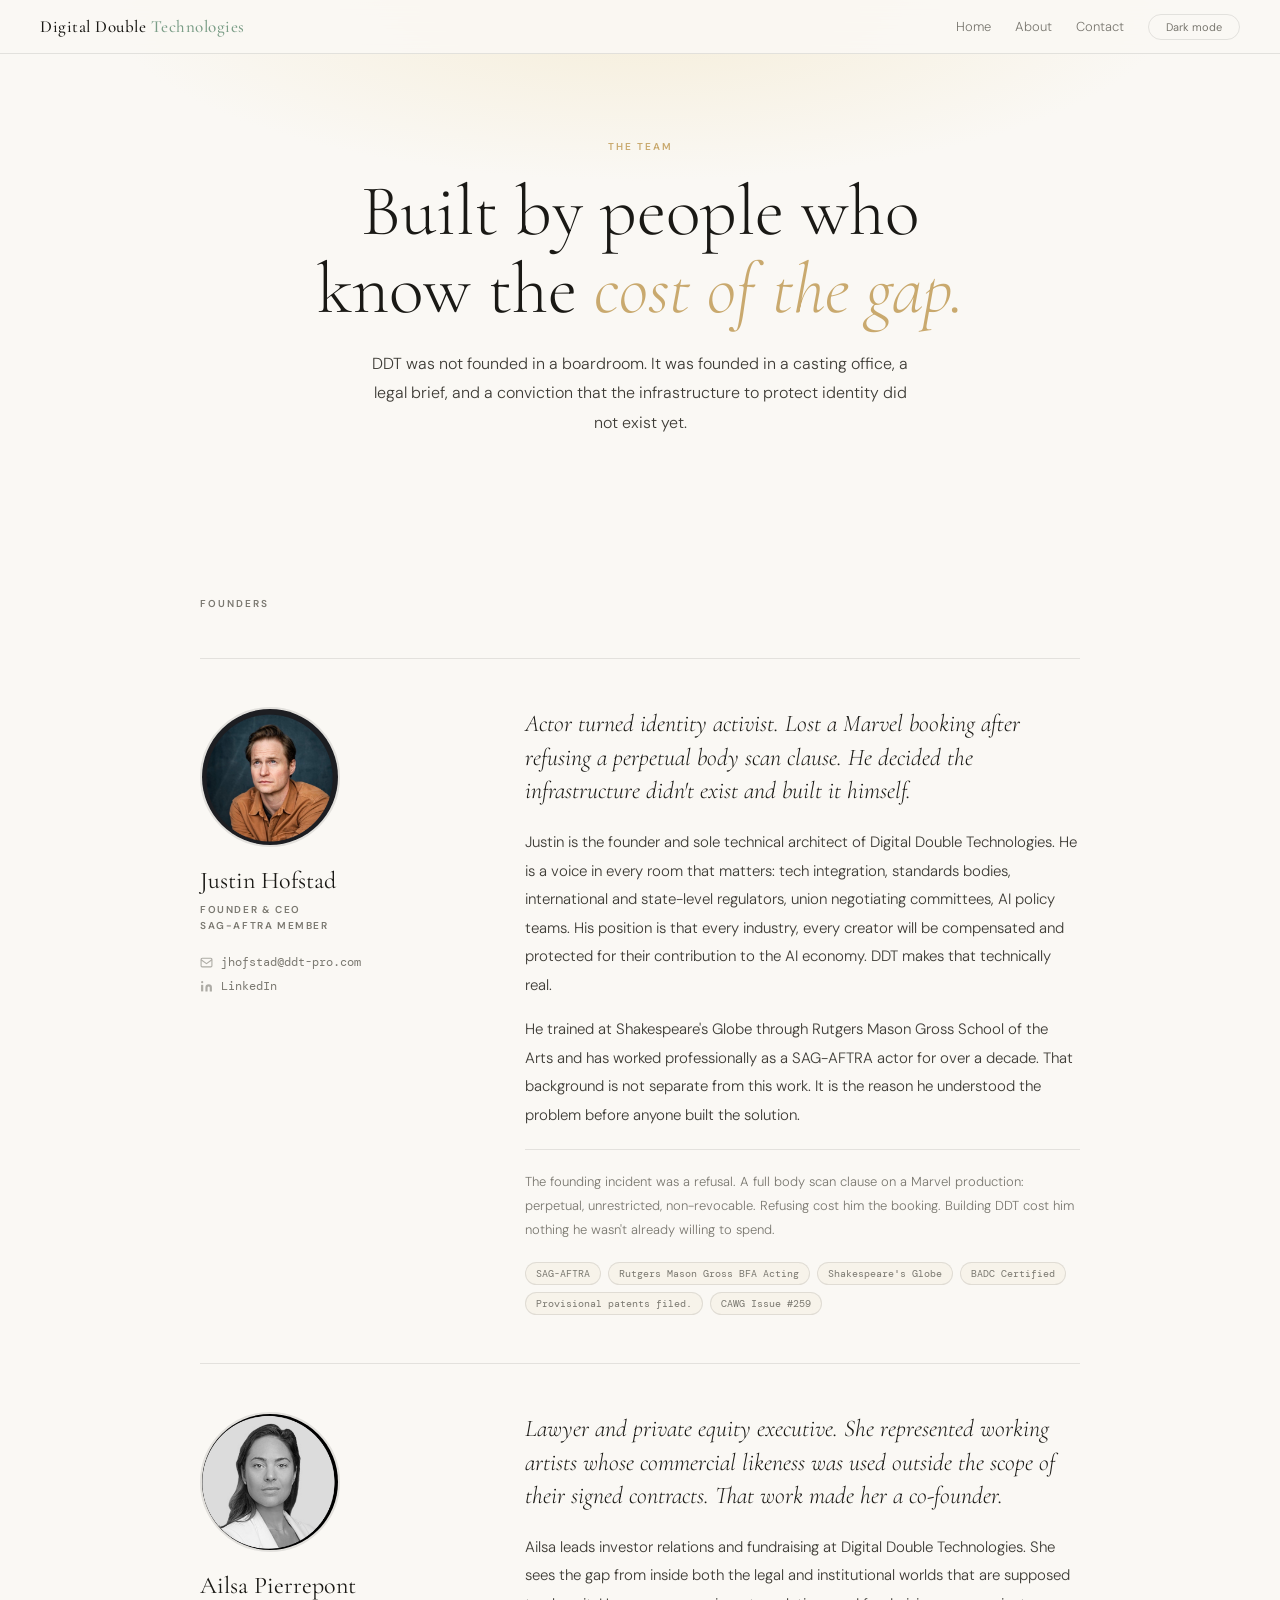
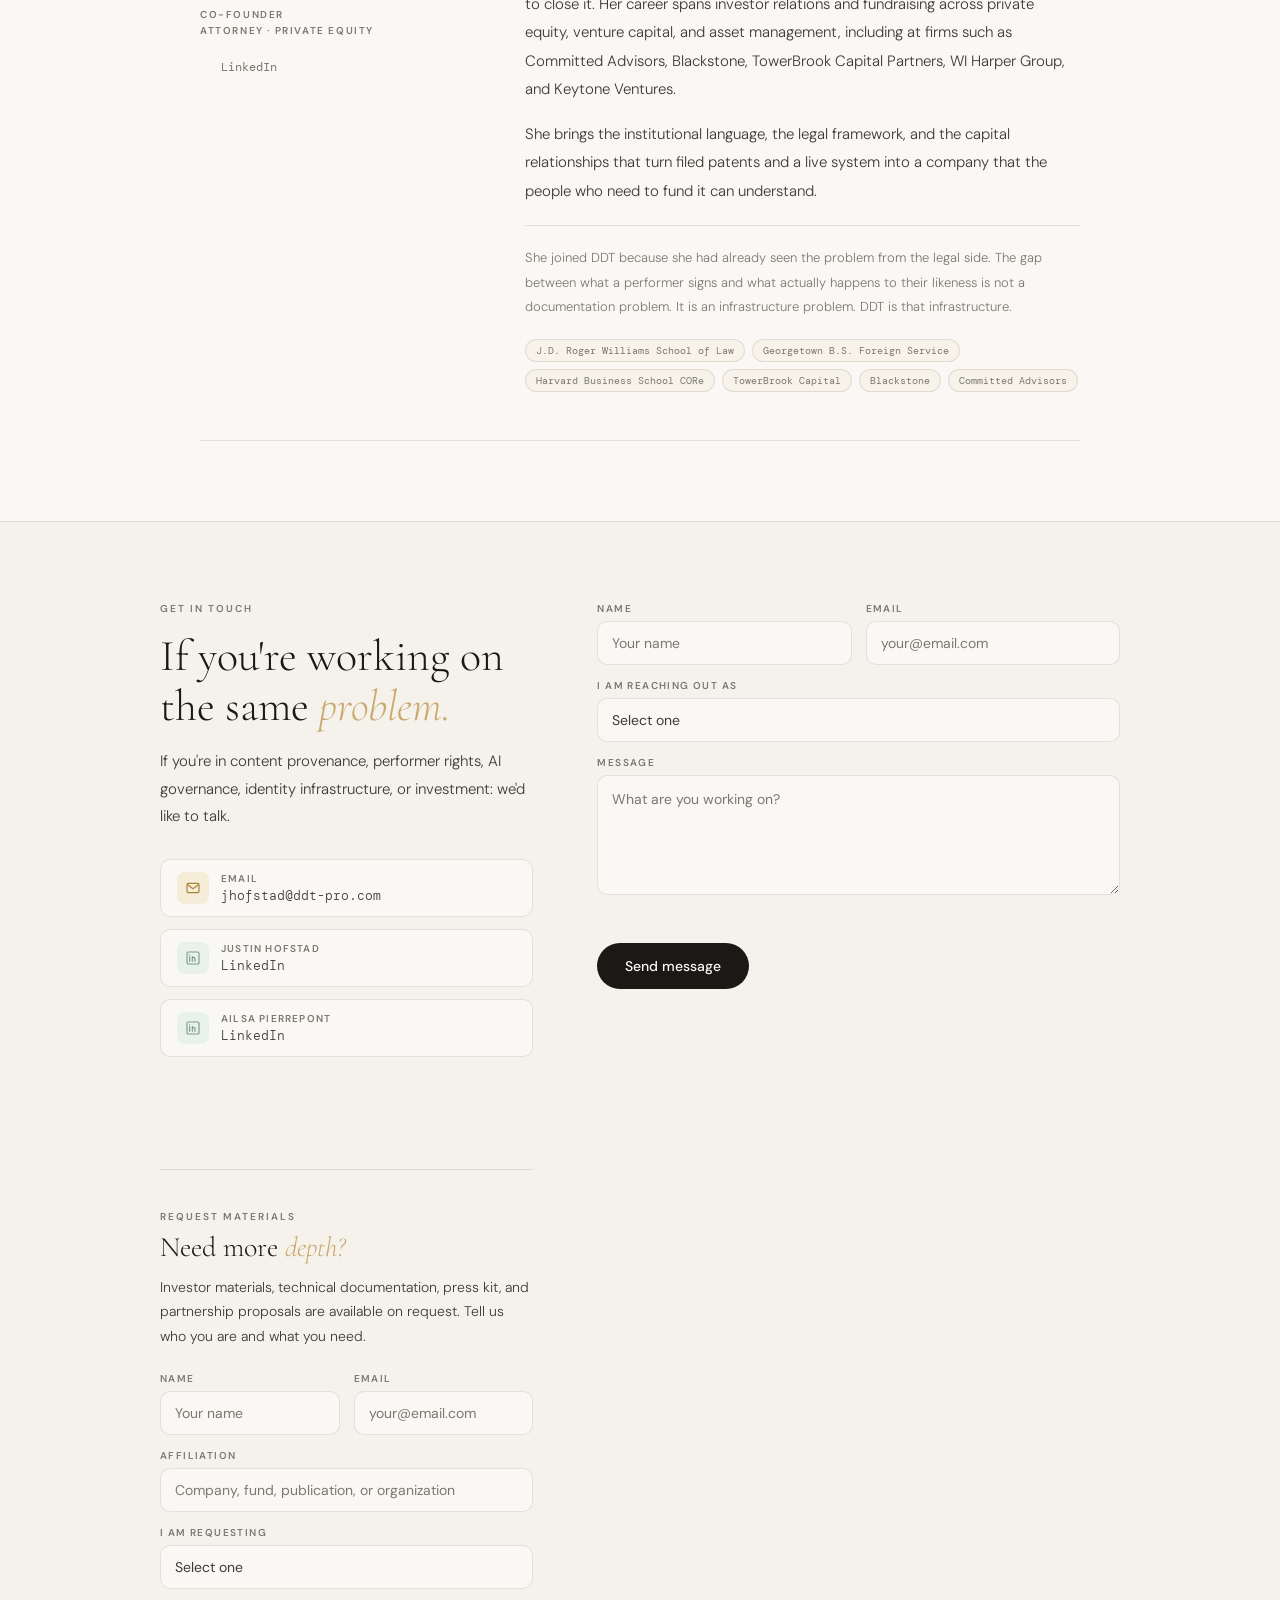
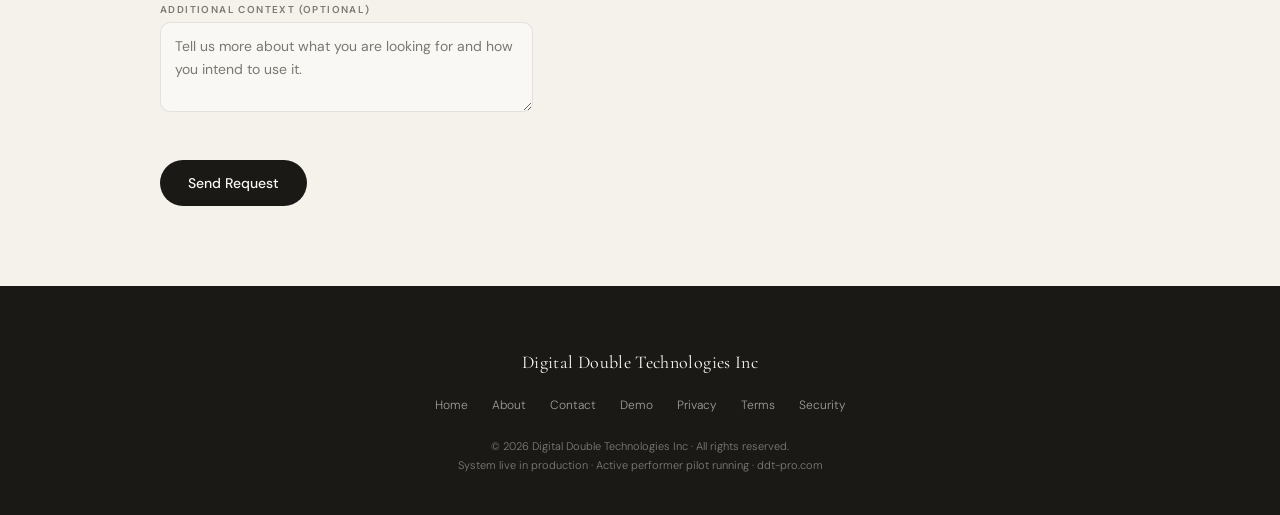
==== commit f53b4a80: "Footer: copyright notice for 2026 on every page" ====
--- a/about.html
+++ b/about.html
@@ -359,7 +359,7 @@
     <a href="/terms">Terms</a>
     <a href="/security.html">Security</a>
   </div>
-  <p class="ddt-footer-status">Digital Double Technologies Inc · All rights reserved. · July 2026<br>System live in production · Active performer pilot running · ddt-pro.com</p>
+  <p class="ddt-footer-status">&copy; 2026 Digital Double Technologies Inc · All rights reserved.<br>System live in production · Active performer pilot running · ddt-pro.com</p>
 </footer>
 
 <script>
--- a/ddt.css
+++ b/ddt.css
@@ -125,12 +125,22 @@
 /* ---------------------------------------------------------------------------
    FOOTER
    --------------------------------------------------------------------------- */
-.ddt-footer{background:var(--ink);color:#FAF8F4;border-top:1px solid var(--border);padding:var(--space-xl) var(--space-lg) var(--space-lg);display:flex;flex-direction:column;align-items:center;gap:var(--space-md);text-align:center}
-.ddt-footer-logo{font-family:'Cormorant Garamond',serif;font-size:18px;font-weight:400;color:#FAF8F4;letter-spacing:.02em}
+.ddt-footer{background:var(--ink);color:var(--cream);border-top:1px solid var(--border);padding:var(--space-xl) var(--space-lg) var(--space-lg);display:flex;flex-direction:column;align-items:center;gap:var(--space-md);text-align:center}
+.ddt-footer-logo{font-family:'Cormorant Garamond',serif;font-size:18px;font-weight:400;color:var(--cream);letter-spacing:.02em}
 .ddt-footer-links{display:flex;flex-wrap:wrap;justify-content:center;gap:var(--space-md)}
-.ddt-footer-links a{font-family:'DM Sans',sans-serif;font-size:12px;font-weight:300;color:rgba(250,248,244,.6);text-decoration:none;transition:color .2s}
+.ddt-footer-links a{font-family:'DM Sans',sans-serif;font-size:12px;font-weight:300;color:color-mix(in srgb, var(--cream) 60%, transparent);text-decoration:none;transition:color .2s}
 .ddt-footer-links a:hover{color:var(--sage-light)}
-.ddt-footer-status{font-family:'DM Sans',sans-serif;font-size:11px;font-weight:300;line-height:1.7;color:rgba(250,248,244,.45)}
+[data-theme=dark] .ddt-footer-links a:hover{color:var(--sage)}
+.ddt-footer-status{font-family:'DM Sans',sans-serif;font-size:11px;font-weight:300;line-height:1.7;color:color-mix(in srgb, var(--cream) 45%, transparent)}
+
+/* ---------------------------------------------------------------------------
+   ON-INK BAND — content sitting on a background:var(--ink) band. The band
+   flips with the theme, so every color here is a mix of var(--cream), which
+   flips with it. Never hardcode white/light text on these bands.
+   --------------------------------------------------------------------------- */
+.ddt-on-ink{color:color-mix(in srgb, var(--cream) 55%, transparent)}
+.ddt-on-ink-pill{font-size:11px;font-family:'DM Mono',monospace;letter-spacing:.08em;color:color-mix(in srgb, var(--cream) 35%, transparent);border:1px solid color-mix(in srgb, var(--cream) 14%, transparent);padding:5px 14px;border-radius:100px;text-decoration:none;cursor:pointer;transition:all .2s}
+.ddt-on-ink-pill:hover{border-color:var(--gold);color:var(--gold)}
 
 /* ---------------------------------------------------------------------------
    BUTTONS
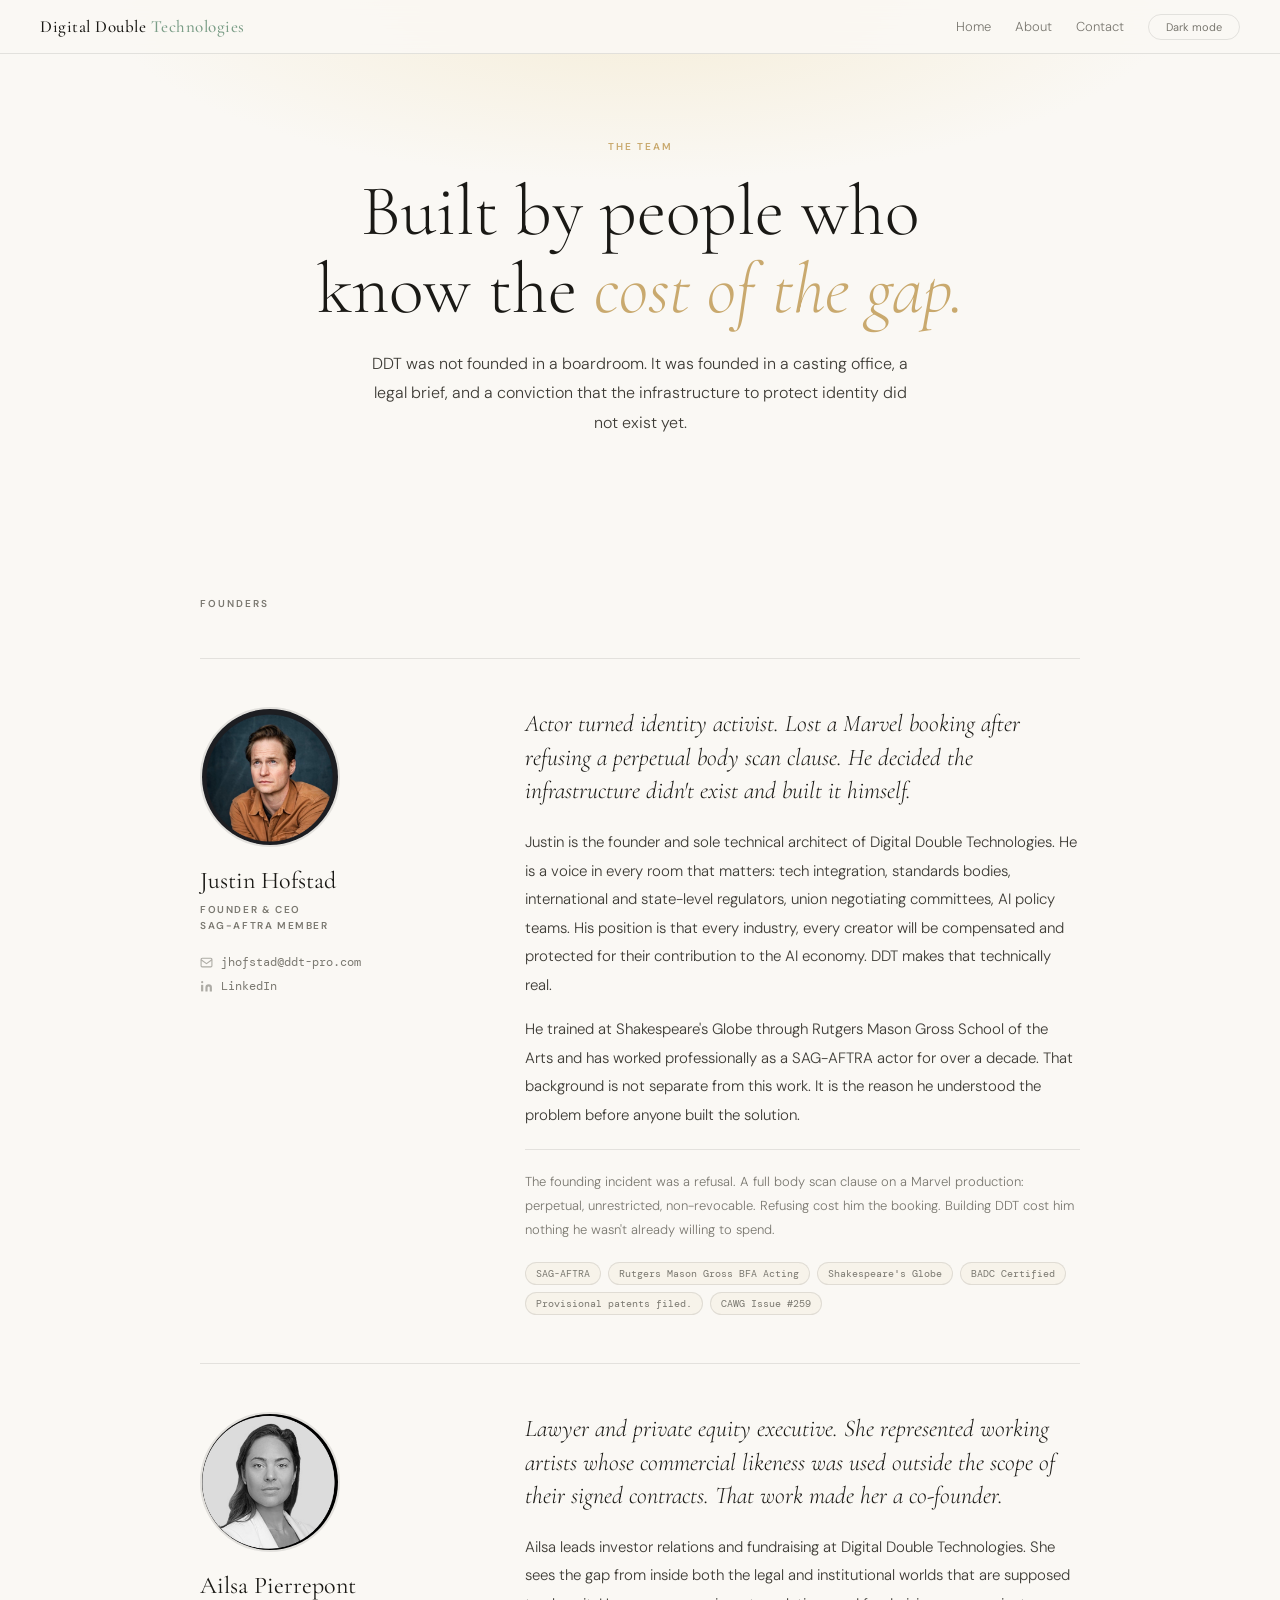
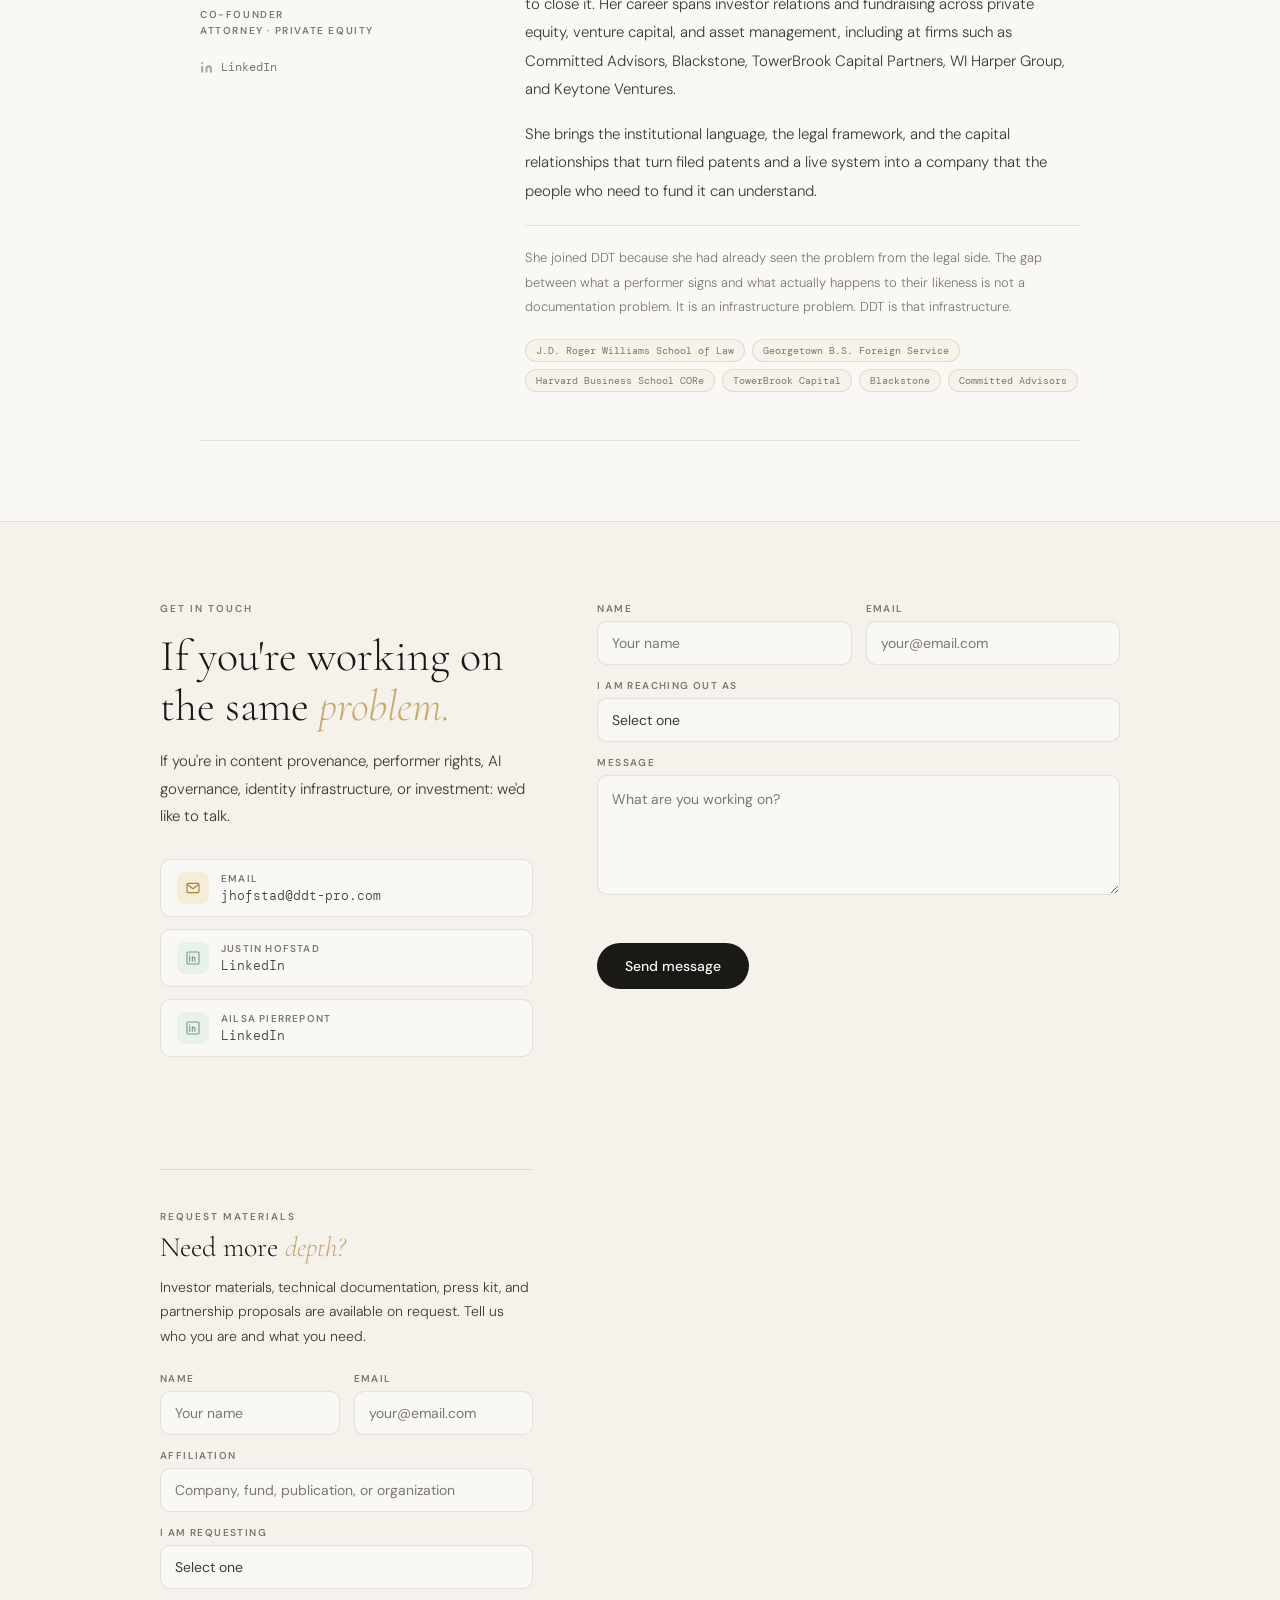
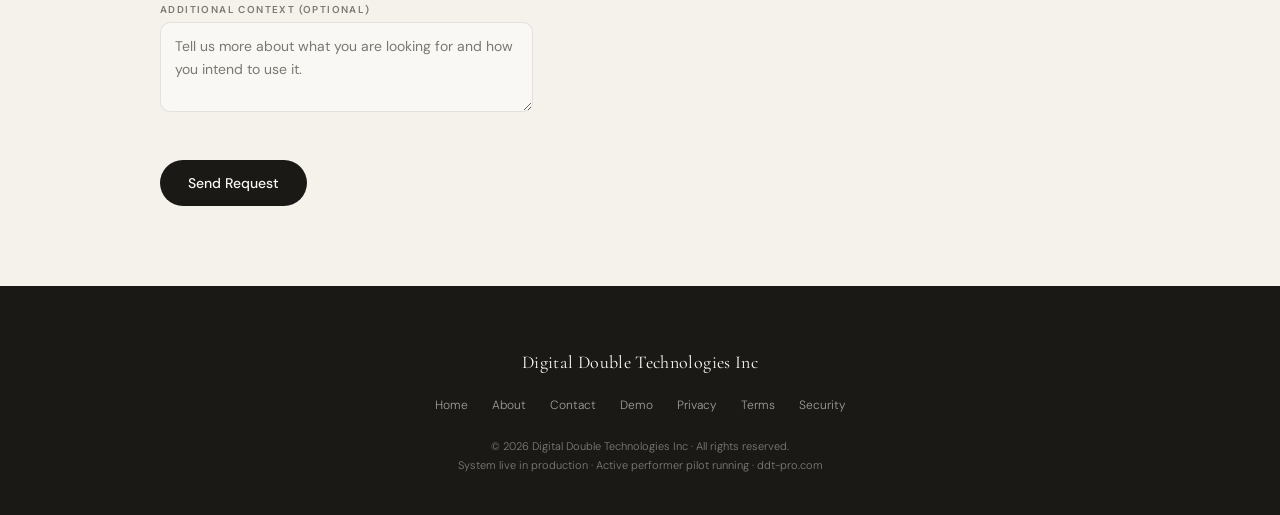
==== commit 42745eac: "Site forms: early access, materials and contact forms email the company inbox through a Vercel funct" ====
--- a/about.html
+++ b/about.html
@@ -277,6 +277,7 @@
           <div class="form-group">
             <label class="form-label">Email</label>
             <input type="email" class="form-input" id="cf-email" placeholder="your@email.com">
+    <input type="text" id="cf-hp" name="website" tabindex="-1" autocomplete="off" aria-hidden="true" style="position:absolute;left:-10000px;width:1px;height:1px;opacity:0">
           </div>
         </div>
         <div class="form-group">
@@ -316,6 +317,7 @@
               <div class="form-group">
                 <label class="form-label">Email</label>
                 <input type="email" class="form-input" id="rq-email" placeholder="your@email.com">
+    <input type="text" id="rq-hp" name="website" tabindex="-1" autocomplete="off" aria-hidden="true" style="position:absolute;left:-10000px;width:1px;height:1px;opacity:0">
               </div>
             </div>
             <div class="form-group">
@@ -385,20 +387,26 @@
   err.textContent = '';
   btn.disabled = true;
   btn.textContent = 'Sending...';
+  let rqOk = false;
   try {
-    await fetch('https://ddt-core-production.up.railway.app/v1/gate/log', {
+    const r = await fetch('/api/contact', {
       method: 'POST',
       headers: { 'Content-Type': 'application/json' },
       body: JSON.stringify({
-        email, name,
-        page: 'materials-request:' + type + (affiliation ? ':' + affiliation : ''),
-        referrer: message || null,
-        timestamp: new Date().toISOString(),
-        user_agent: navigator.userAgent,
+        kind: 'materials', name, email, topic: type, affiliation, message,
+        page: location.pathname,
+        website: (document.getElementById('rq-hp') || {}).value || '',
       }),
-      signal: AbortSignal.timeout(5000),
+      signal: AbortSignal.timeout(10000),
     });
+    rqOk = r.ok;
   } catch(_) {}
+  if (rqOk === false) {
+    err.innerHTML = 'Something went wrong. Please try again, or email <a href="mailto:jhofstad@ddt-pro.com">jhofstad@ddt-pro.com</a>.';
+    btn.disabled = false;
+    btn.textContent = 'Send Request';
+    return;
+  }
   btn.style.display = 'none';
   document.getElementById('rq-success').classList.add('show');
 }
@@ -422,20 +430,26 @@
   btn.disabled = true;
   btn.textContent = 'Sending...';
 
+  let cfOk = false;
   try {
-    await fetch('https://ddt-core-production.up.railway.app/v1/gate/log', {
+    const r = await fetch('/api/contact', {
       method: 'POST',
       headers: { 'Content-Type': 'application/json' },
       body: JSON.stringify({
-        email, name,
-        page: '/about.html#contact: ' + type,
-        referrer: message || null,
-        timestamp: new Date().toISOString(),
-        user_agent: navigator.userAgent,
+        kind: 'contact', name, email, topic: type, message,
+        page: location.pathname,
+        website: (document.getElementById('cf-hp') || {}).value || '',
       }),
-      signal: AbortSignal.timeout(5000),
+      signal: AbortSignal.timeout(10000),
     });
+    cfOk = r.ok;
   } catch(_) {}
+  if (cfOk === false) {
+    err.innerHTML = 'Something went wrong. Please try again, or email <a href="mailto:jhofstad@ddt-pro.com">jhofstad@ddt-pro.com</a>.';
+    btn.disabled = false;
+    btn.textContent = 'Send message';
+    return;
+  }
 
   btn.style.display = 'none';
   document.getElementById('cf-success').classList.add('show');
